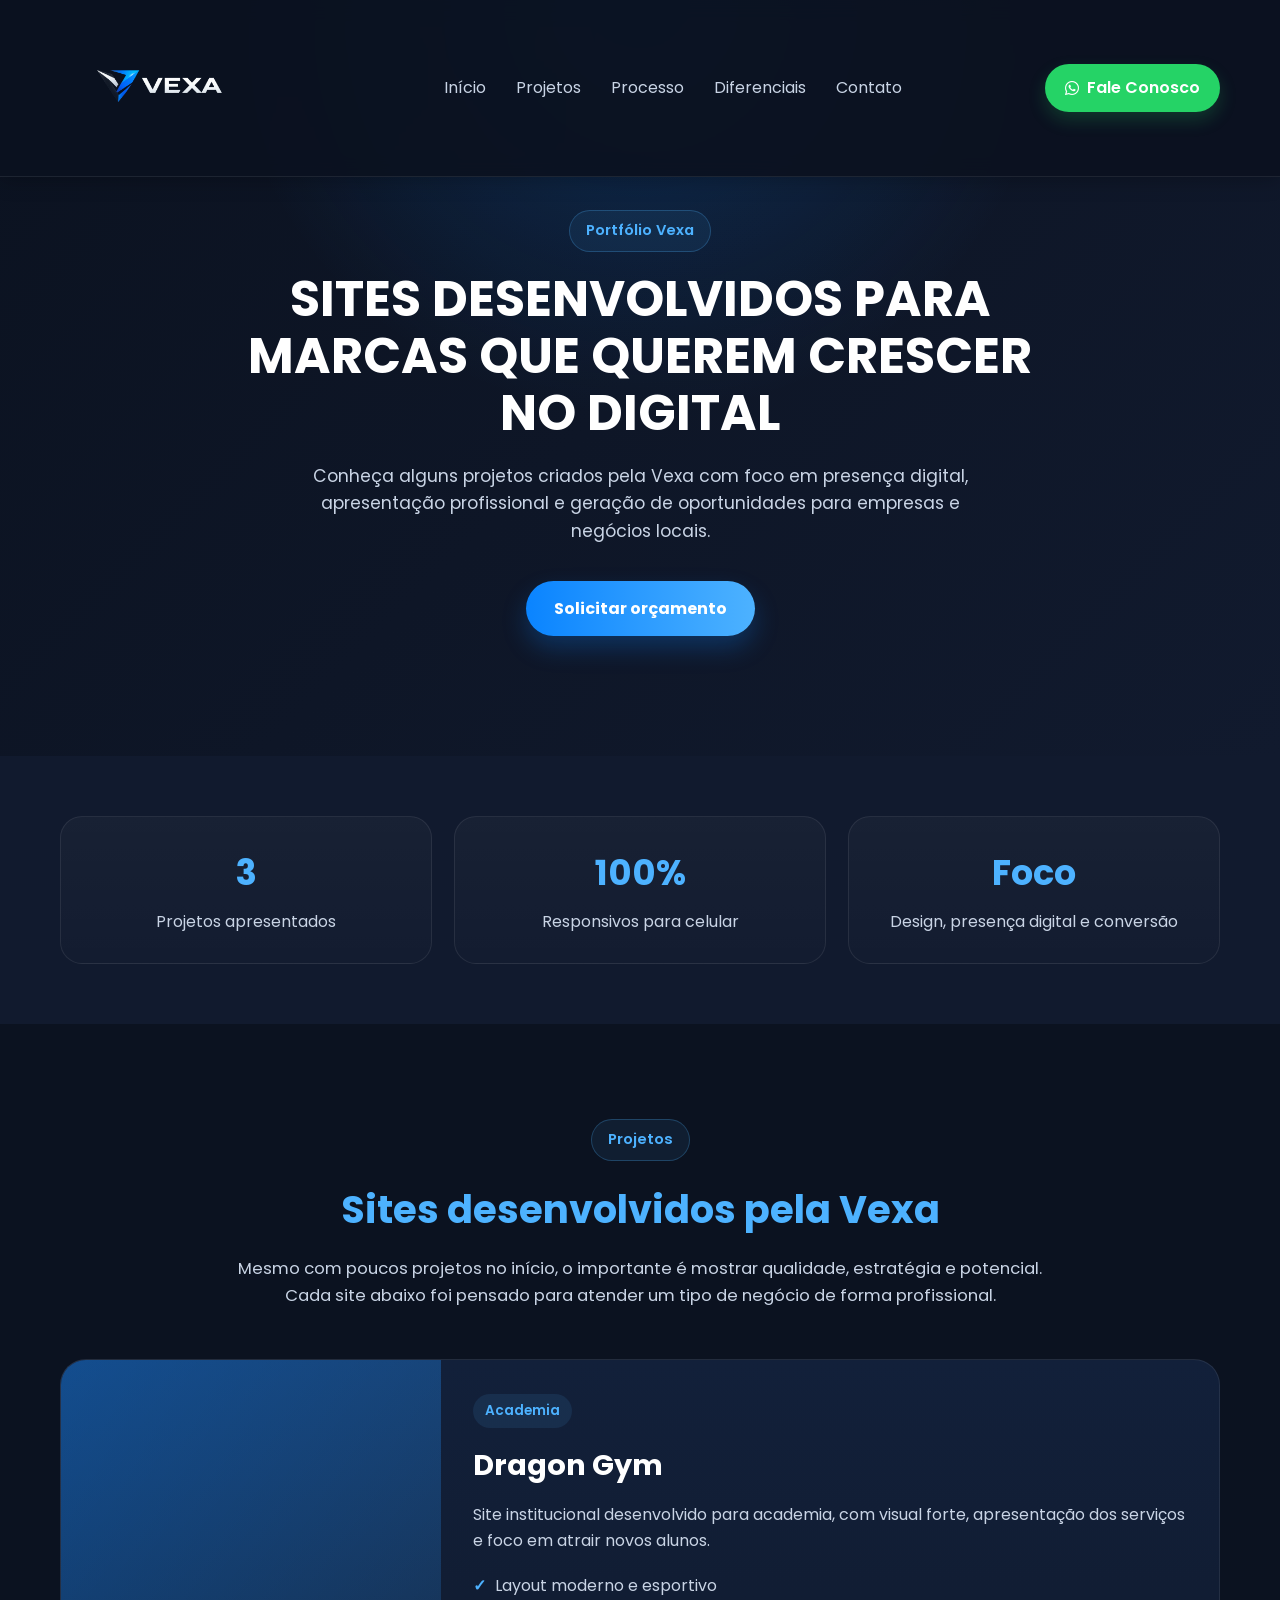
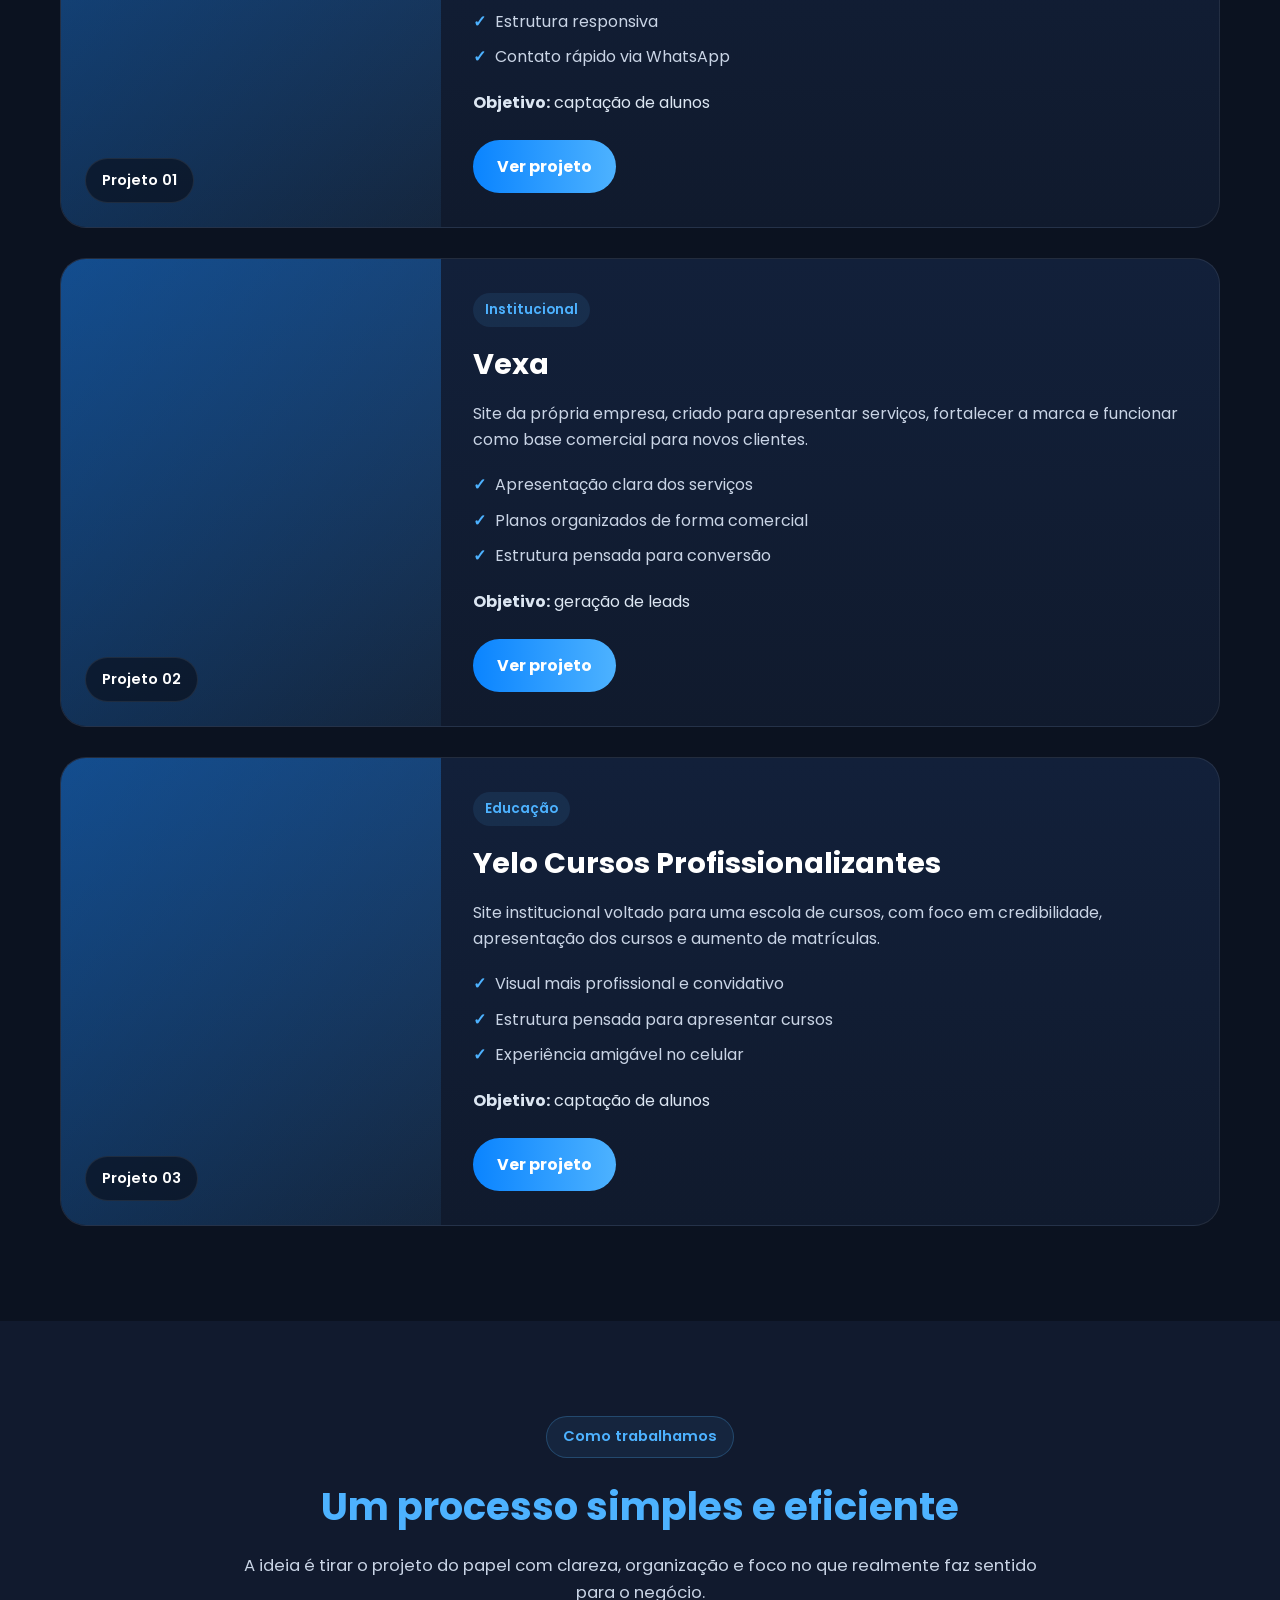
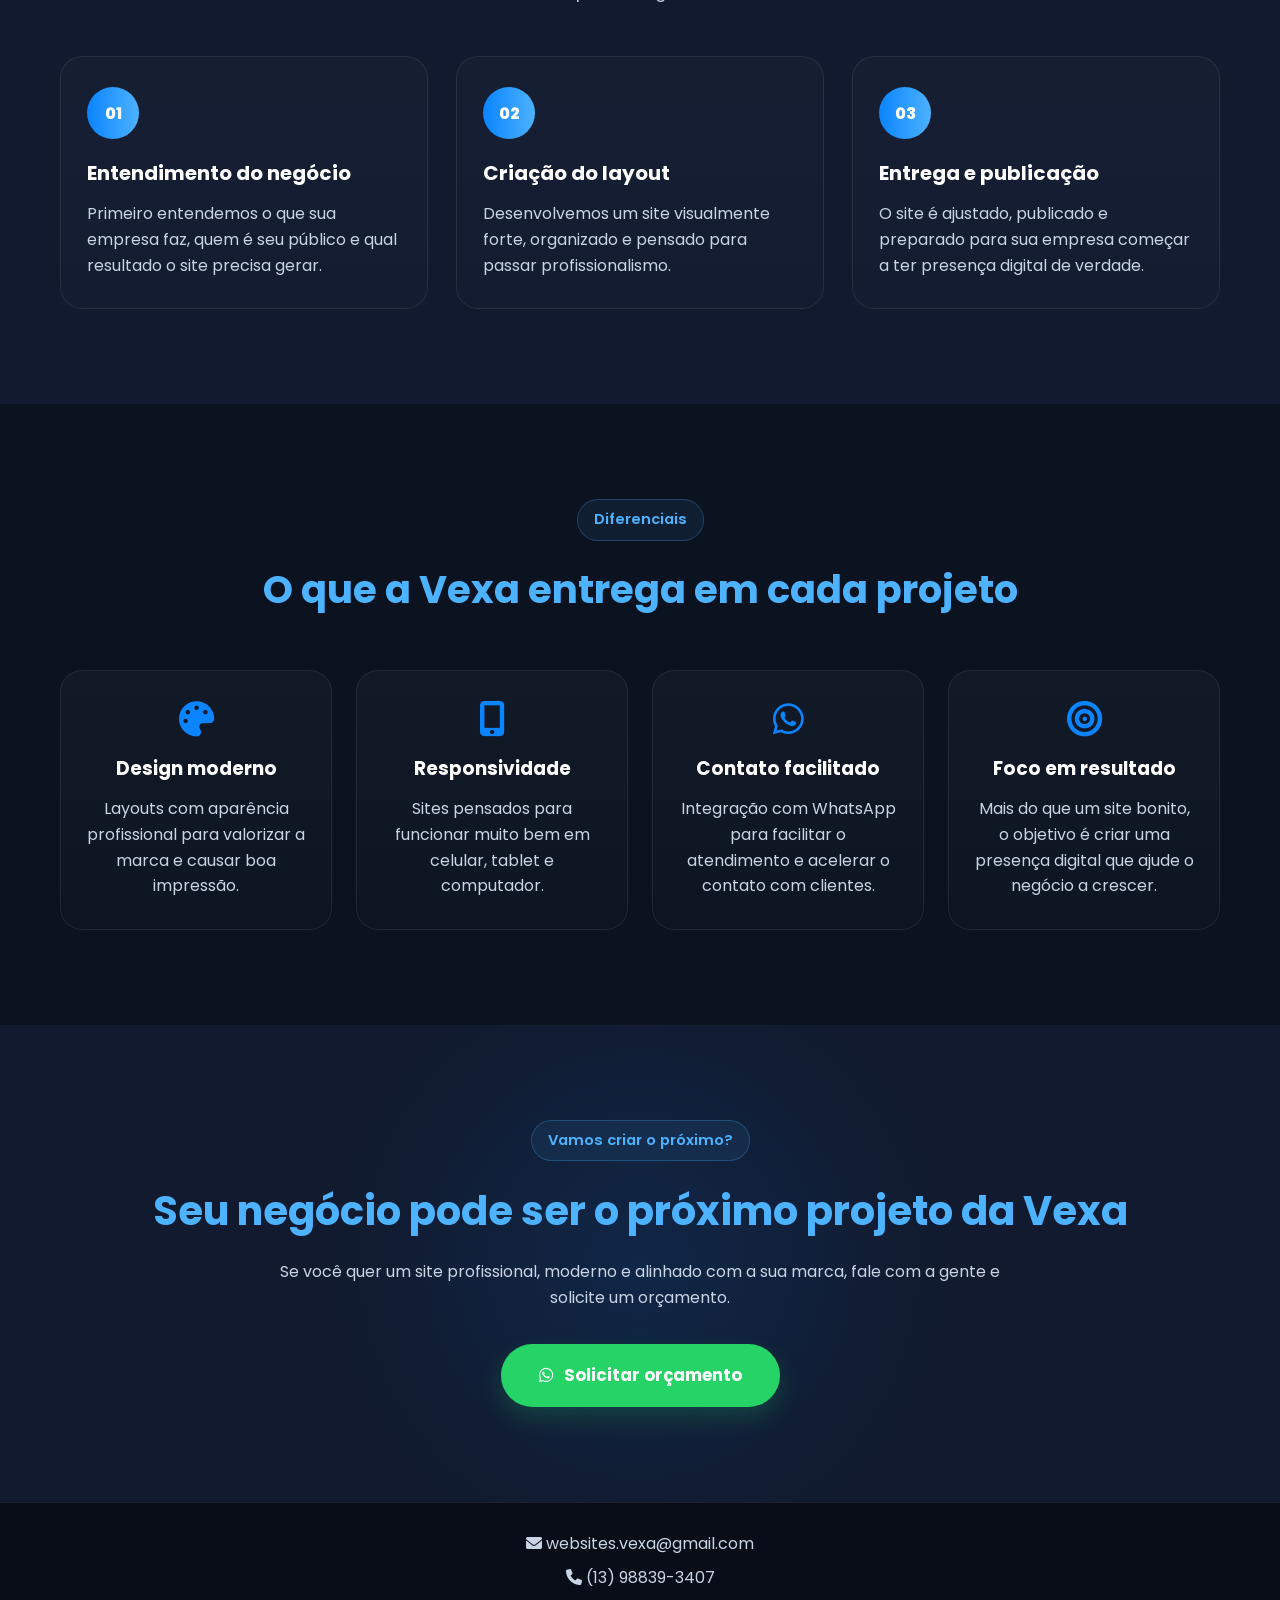
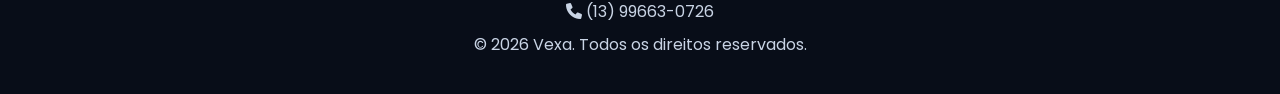
==== portfolio.html @ b2ea5c29 "atualização do site" ====
<!doctype html>
<html lang="pt-br">
  <head>
    <meta charset="UTF-8" />
    <meta name="viewport" content="width=device-width, initial-scale=1.0" />
    <title>Portfólio | Vexa</title>

    <link rel="icon" type="image/png" sizes="64x64" href="img/logo.png" />
    <link rel="stylesheet" href="css/portfolio.css" />

    <link rel="preconnect" href="https://fonts.googleapis.com" />
    <link rel="preconnect" href="https://fonts.gstatic.com" crossorigin />
    <link
      href="https://fonts.googleapis.com/css2?family=Poppins:wght@300;400;600;700;800&display=swap"
      rel="stylesheet"
    />
    <link
      rel="stylesheet"
      href="https://cdnjs.cloudflare.com/ajax/libs/font-awesome/6.0.0-beta3/css/all.min.css"
    />
  </head>
  <body>
    <!-- Header -->
    <header>
      <div class="container">
        <a href="index.html" class="logo">
          <img src="img/logo.png" alt="Logo Vexa" />
        </a>

        <nav>
          <ul>
            <li><a href="index.html">Início</a></li>
            <li><a href="#projetos">Projetos</a></li>
            <li><a href="#processo">Processo</a></li>
            <li><a href="#diferenciais">Diferenciais</a></li>
            <li><a href="#contato">Contato</a></li>
          </ul>
        </nav>

        <a
          href="https://wa.me/5513988393407?text=Olá,%20quero%20ver%20mais%20sobre%20os%20sites%20da%20Vexa!"
          class="btn-whatsapp"
          target="_blank"
        >
          <i class="fab fa-whatsapp"></i> Fale Conosco
        </a>
      </div>
    </header>

    <!-- Hero -->
    <section class="hero">
      <div class="container hero-content fade-in">
        <span class="hero-badge">Portfólio Vexa</span>
        <h1>SITES DESENVOLVIDOS PARA MARCAS QUE QUEREM CRESCER NO DIGITAL</h1>
        <p>
          Conheça alguns projetos criados pela Vexa com foco em presença
          digital, apresentação profissional e geração de oportunidades para
          empresas e negócios locais.
        </p>

        <div class="hero-buttons">
          <a
            href="https://wa.me/5513988393407?text=Olá,%20quero%20um%20site%20para%20o%20meu%20negócio!"
            class="btn-secondary"
            target="_blank"
          >
            Solicitar orçamento
          </a>
        </div>
      </div>
    </section>

    <!-- Resumo -->
    <section class="stats">
      <div class="container stats-grid">
        <div class="stat-card fade-in">
          <h3>3</h3>
          <p>Projetos apresentados</p>
        </div>
        <div class="stat-card fade-in">
          <h3>100%</h3>
          <p>Responsivos para celular</p>
        </div>
        <div class="stat-card fade-in">
          <h3>Foco</h3>
          <p>Design, presença digital e conversão</p>
        </div>
      </div>
    </section>

    <!-- Projetos -->
    <section id="projetos" class="projetos">
      <div class="container">
        <div class="section-top fade-in">
          <span class="section-label">Projetos</span>
          <h2>Sites desenvolvidos pela Vexa</h2>
          <p>
            Mesmo com poucos projetos no início, o importante é mostrar
            qualidade, estratégia e potencial. Cada site abaixo foi pensado para
            atender um tipo de negócio de forma profissional.
          </p>
        </div>

        <div class="projetos-grid">
          <!-- Projeto 1 -->
          <article class="projeto-card fade-in">
            <div class="projeto-thumb">
              <div class="thumb-overlay">Projeto 01</div>
            </div>

            <div class="projeto-content">
              <div class="projeto-tag">Academia</div>
              <h3>Dragon Gym</h3>
              <p>
                Site institucional desenvolvido para academia, com visual forte,
                apresentação dos serviços e foco em atrair novos alunos.
              </p>

              <ul class="projeto-lista">
                <li>Layout moderno e esportivo</li>
                <li>Estrutura responsiva</li>
                <li>Contato rápido via WhatsApp</li>
              </ul>

              <div class="projeto-meta">
                <span><strong>Objetivo:</strong> captação de alunos</span>
              </div>

              <a href="#" class="btn-projeto" target="_blank">Ver projeto</a>
            </div>
          </article>

          <!-- Projeto 2 -->
          <article class="projeto-card fade-in">
            <div class="projeto-thumb">
              <div class="thumb-overlay">Projeto 02</div>
            </div>

            <div class="projeto-content">
              <div class="projeto-tag">Institucional</div>
              <h3>Vexa</h3>
              <p>
                Site da própria empresa, criado para apresentar serviços,
                fortalecer a marca e funcionar como base comercial para novos
                clientes.
              </p>

              <ul class="projeto-lista">
                <li>Apresentação clara dos serviços</li>
                <li>Planos organizados de forma comercial</li>
                <li>Estrutura pensada para conversão</li>
              </ul>

              <div class="projeto-meta">
                <span><strong>Objetivo:</strong> geração de leads</span>
              </div>

              <a href="index.html" class="btn-projeto">Ver projeto</a>
            </div>
          </article>

          <!-- Projeto 3 -->
          <article class="projeto-card fade-in">
            <div class="projeto-thumb">
              <div class="thumb-overlay">Projeto 03</div>
            </div>

            <div class="projeto-content">
              <div class="projeto-tag">Educação</div>
              <h3>Yelo Cursos Profissionalizantes</h3>
              <p>
                Site institucional voltado para uma escola de cursos, com foco
                em credibilidade, apresentação dos cursos e aumento de matrículas.
              </p>

              <ul class="projeto-lista">
                <li>Visual mais profissional e convidativo</li>
                <li>Estrutura pensada para apresentar cursos</li>
                <li>Experiência amigável no celular</li>
              </ul>

              <div class="projeto-meta">
                <span><strong>Objetivo:</strong> captação de alunos</span>
              </div>

              <a href="#" class="btn-projeto" target="_blank">Ver projeto</a>
            </div>
          </article>
        </div>
      </div>
    </section>

    <!-- Processo -->
    <section id="processo" class="processo">
      <div class="container">
        <div class="section-top fade-in">
          <span class="section-label">Como trabalhamos</span>
          <h2>Um processo simples e eficiente</h2>
          <p>
            A ideia é tirar o projeto do papel com clareza, organização e foco
            no que realmente faz sentido para o negócio.
          </p>
        </div>

        <div class="processo-grid">
          <div class="processo-card fade-in">
            <div class="numero">01</div>
            <h3>Entendimento do negócio</h3>
            <p>
              Primeiro entendemos o que sua empresa faz, quem é seu público e
              qual resultado o site precisa gerar.
            </p>
          </div>

          <div class="processo-card fade-in">
            <div class="numero">02</div>
            <h3>Criação do layout</h3>
            <p>
              Desenvolvemos um site visualmente forte, organizado e pensado para
              passar profissionalismo.
            </p>
          </div>

          <div class="processo-card fade-in">
            <div class="numero">03</div>
            <h3>Entrega e publicação</h3>
            <p>
              O site é ajustado, publicado e preparado para sua empresa começar
              a ter presença digital de verdade.
            </p>
          </div>
        </div>
      </div>
    </section>

    <!-- Diferenciais -->
    <section id="diferenciais" class="diferenciais">
      <div class="container">
        <div class="section-top fade-in">
          <span class="section-label">Diferenciais</span>
          <h2>O que a Vexa entrega em cada projeto</h2>
        </div>

        <div class="diferenciais-grid">
          <div class="diferencial-card fade-in">
            <i class="fas fa-palette"></i>
            <h3>Design moderno</h3>
            <p>
              Layouts com aparência profissional para valorizar a marca e causar
              boa impressão.
            </p>
          </div>

          <div class="diferencial-card fade-in">
            <i class="fas fa-mobile-screen-button"></i>
            <h3>Responsividade</h3>
            <p>
              Sites pensados para funcionar muito bem em celular, tablet e
              computador.
            </p>
          </div>

          <div class="diferencial-card fade-in">
            <i class="fab fa-whatsapp"></i>
            <h3>Contato facilitado</h3>
            <p>
              Integração com WhatsApp para facilitar o atendimento e acelerar o
              contato com clientes.
            </p>
          </div>

          <div class="diferencial-card fade-in">
            <i class="fas fa-bullseye"></i>
            <h3>Foco em resultado</h3>
            <p>
              Mais do que um site bonito, o objetivo é criar uma presença
              digital que ajude o negócio a crescer.
            </p>
          </div>
        </div>
      </div>
    </section>

    <!-- CTA -->
    <section id="contato" class="cta">
      <div class="container fade-in">
        <span class="section-label">Vamos criar o próximo?</span>
        <h2>Seu negócio pode ser o próximo projeto da Vexa</h2>
        <p>
          Se você quer um site profissional, moderno e alinhado com a sua marca,
          fale com a gente e solicite um orçamento.
        </p>

        <a
          href="https://wa.me/5513988393407?text=Olá,%20quero%20um%20site%20profissional%20com%20a%20Vexa!"
          class="btn-cta-large"
          target="_blank"
        >
          <i class="fab fa-whatsapp"></i> Solicitar orçamento
        </a>
      </div>
    </section>

    <!-- Footer -->
    <footer>
      <div class="container">
        <p><i class="fas fa-envelope"></i> websites.vexa@gmail.com</p>
        <p><i class="fas fa-phone"></i> (13) 98839-3407</p>
        <p><i class="fas fa-phone"></i> (13) 99663-0726</p>
        <p>&copy; 2026 Vexa. Todos os direitos reservados.</p>
      </div>
    </footer>

    <script src="js/portfolio.js"></script>
  </body>
</html>
---- css/portfolio.css ----
* {
  margin: 0;
  padding: 0;
  box-sizing: border-box;
}

:root {
  --primary: #0a84ff;
  --primary-dark: #005fcc;
  --primary-light: #4db2ff;
  --bg-dark: #0b1220;
  --bg-dark-2: #111a2e;
  --bg-card: #16233b;
  --text: #ffffff;
  --text-soft: #c9d4e5;
  --silver: #dce6f2;
  --border: rgba(255, 255, 255, 0.08);
  --shadow: rgba(10, 132, 255, 0.18);
  --whatsapp: #25d366;
  --whatsapp-hover: #128c7e;
}

html {
  scroll-behavior: smooth;
}

body {
  font-family: "Poppins", sans-serif;
  line-height: 1.6;
  color: var(--text);
  background: linear-gradient(180deg, var(--bg-dark) 0%, #0f172a 100%);
  overflow-x: hidden;
}

.container {
  max-width: 1200px;
  margin: 0 auto;
  padding: 0 20px;
}

/* Header */
header {
  background: rgba(11, 18, 32, 0.92);
  backdrop-filter: blur(10px);
  padding: 18px 0;
  position: fixed;
  width: 100%;
  top: 0;
  z-index: 1000;
  border-bottom: 1px solid var(--border);
  box-shadow: 0 2px 20px rgba(0, 0, 0, 0.25);
  transition: transform 0.3s ease;
}

header .container {
  display: flex;
  justify-content: space-between;
  align-items: center;
  gap: 20px;
}

.logo {
  display: flex;
  align-items: center;
  text-decoration: none;
}

.logo img {
  height: 140px;
}

nav ul {
  display: flex;
  list-style: none;
}

nav ul li {
  margin-left: 30px;
}

nav ul li a {
  color: var(--text-soft);
  text-decoration: none;
  font-weight: 400;
  transition: 0.3s;
}

nav ul li a:hover {
  color: var(--primary-light);
}

.btn-whatsapp {
  background-color: var(--whatsapp);
  color: #fff;
  padding: 11px 20px;
  border-radius: 999px;
  text-decoration: none;
  font-weight: 600;
  display: flex;
  align-items: center;
  transition: 0.3s;
  box-shadow: 0 8px 18px rgba(37, 211, 102, 0.2);
}

.btn-whatsapp:hover {
  background-color: var(--whatsapp-hover);
  transform: translateY(-2px);
}

.btn-whatsapp i {
  margin-right: 8px;
}

/* Hero */
.hero {
  background:
    radial-gradient(circle at top, rgba(10, 132, 255, 0.22) 0%, rgba(10, 132, 255, 0) 42%),
    linear-gradient(135deg, var(--bg-dark) 0%, var(--bg-dark-2) 100%);
  padding: 210px 0 120px;
  text-align: center;
}

.hero-content {
  max-width: 900px;
  margin: 0 auto;
}

.hero-badge,
.section-label {
  display: inline-block;
  padding: 8px 16px;
  border: 1px solid rgba(77, 178, 255, 0.25);
  border-radius: 999px;
  background: rgba(77, 178, 255, 0.08);
  color: var(--primary-light);
  font-size: 0.92rem;
  font-weight: 600;
  margin-bottom: 18px;
}

.hero h1 {
  font-size: 3.1rem;
  line-height: 1.15;
  margin-bottom: 22px;
}

.hero p {
  color: var(--text-soft);
  font-size: 1.08rem;
  max-width: 720px;
  margin: 0 auto 35px;
}

.hero-buttons {
  display: flex;
  justify-content: center;
  gap: 16px;
  flex-wrap: wrap;
}

.btn-primary,
.btn-secondary,
.btn-projeto,
.btn-cta-large {
  text-decoration: none;
  border-radius: 999px;
  font-weight: 700;
  transition: 0.3s ease;
  display: inline-flex;
  align-items: center;
  justify-content: center;
}

.btn-secondary {
  background: linear-gradient(90deg, var(--primary) 0%, var(--primary-light) 100%);
  color: #fff;
  padding: 15px 28px;
  box-shadow: 0 12px 25px rgba(10, 132, 255, 0.25);
  transition: 0.3s;
}

.btn-secondary:hover {
  transform: translateY(-3px);
  box-shadow: 0 15px 35px rgba(47, 128, 237, 0.6);
}

/* Sections */
section {
  padding: 95px 0;
}

.section-top {
  text-align: center;
  max-width: 820px;
  margin: 0 auto 50px;
}

.section-top h2 {
  font-size: 2.4rem;
  color: var(--primary-light);
  margin-bottom: 16px;
}

.section-top p {
  color: var(--text-soft);
  font-size: 1.04rem;
}

/* Stats */
.stats {
  background: var(--bg-dark-2);
  padding-top: 60px;
  padding-bottom: 60px;
}

.stats-grid {
  display: grid;
  grid-template-columns: repeat(3, 1fr);
  gap: 22px;
}

.stat-card {
  background: linear-gradient(180deg, rgba(255,255,255,0.03) 0%, rgba(255,255,255,0.01) 100%);
  border: 1px solid var(--border);
  border-radius: 22px;
  padding: 28px 24px;
  text-align: center;
}

.stat-card h3 {
  font-size: 2.2rem;
  color: var(--primary-light);
  margin-bottom: 8px;
}

.stat-card p {
  color: var(--text-soft);
}

/* Projetos */
.projetos {
  background: var(--bg-dark);
}

.projetos-grid {
  display: grid;
  grid-template-columns: 1fr;
  gap: 30px;
}

.projeto-card {
  display: grid;
  grid-template-columns: 380px 1fr;
  gap: 0;
  background: linear-gradient(180deg, #12203a 0%, #101a2d 100%);
  border: 1px solid var(--border);
  border-radius: 26px;
  overflow: hidden;
  transition: 0.3s ease;
}

.projeto-card:hover {
  transform: translateY(-8px);
  box-shadow: 0 18px 40px var(--shadow);
  border-color: rgba(10, 132, 255, 0.35);
}

.projeto-thumb {
  min-height: 100%;
  background:
    linear-gradient(135deg, rgba(10, 132, 255, 0.35), rgba(77, 178, 255, 0.08)),
    linear-gradient(180deg, #183053 0%, #101a2d 100%);
  display: flex;
  align-items: end;
  justify-content: start;
  padding: 24px;
  position: relative;
}

.thumb-overlay {
  background: rgba(11, 18, 32, 0.7);
  color: #fff;
  padding: 10px 16px;
  border-radius: 999px;
  font-weight: 600;
  font-size: 0.92rem;
  border: 1px solid rgba(255,255,255,0.08);
}

.projeto-content {
  padding: 34px 32px;
}

.projeto-tag {
  display: inline-block;
  margin-bottom: 14px;
  padding: 6px 12px;
  border-radius: 999px;
  background: rgba(77, 178, 255, 0.1);
  color: var(--primary-light);
  font-size: 0.85rem;
  font-weight: 600;
}

.projeto-content h3 {
  font-size: 1.8rem;
  margin-bottom: 14px;
}

.projeto-content p {
  color: var(--text-soft);
  margin-bottom: 20px;
}

.projeto-lista {
  list-style: none;
  margin-bottom: 20px;
}

.projeto-lista li {
  color: var(--text-soft);
  margin-bottom: 10px;
  padding-left: 22px;
  position: relative;
}

.projeto-lista li::before {
  content: "✓";
  position: absolute;
  left: 0;
  top: 0;
  color: var(--primary-light);
  font-weight: 700;
}

.projeto-meta {
  margin-bottom: 24px;
  color: var(--silver);
}

.btn-projeto {
  background: linear-gradient(90deg, var(--primary) 0%, var(--primary-light) 100%);
  color: #fff;
  padding: 14px 24px;
}

.btn-projeto:hover {
  transform: translateY(-3px);
}

/* Processo */
.processo {
  background: var(--bg-dark-2);
}

.processo-grid {
  display: grid;
  grid-template-columns: repeat(3, 1fr);
  gap: 28px;
}

.processo-card {
  background: linear-gradient(180deg, rgba(255,255,255,0.025) 0%, rgba(255,255,255,0.01) 100%);
  border: 1px solid var(--border);
  border-radius: 22px;
  padding: 30px 26px;
}

.numero {
  width: 52px;
  height: 52px;
  border-radius: 50%;
  display: inline-flex;
  align-items: center;
  justify-content: center;
  background: linear-gradient(90deg, var(--primary) 0%, var(--primary-light) 100%);
  color: #fff;
  font-weight: 800;
  margin-bottom: 18px;
}

.processo-card h3 {
  font-size: 1.25rem;
  margin-bottom: 12px;
}

.processo-card p {
  color: var(--text-soft);
}

/* Diferenciais */
.diferenciais {
  background: var(--bg-dark);
}

.diferenciais-grid {
  display: grid;
  grid-template-columns: repeat(4, 1fr);
  gap: 24px;
}

.diferencial-card {
  background: linear-gradient(180deg, rgba(255,255,255,0.03) 0%, rgba(255,255,255,0.01) 100%);
  border: 1px solid var(--border);
  border-radius: 22px;
  padding: 30px 24px;
  text-align: center;
  transition: 0.3s ease;
}

.diferencial-card:hover {
  transform: translateY(-8px);
  box-shadow: 0 14px 30px var(--shadow);
  border-color: rgba(10, 132, 255, 0.35);
}

.diferencial-card i {
  font-size: 2.2rem;
  color: var(--primary);
  margin-bottom: 18px;
}

.diferencial-card h3 {
  margin-bottom: 12px;
}

.diferencial-card p {
  color: var(--text-soft);
}

/* CTA */
.cta {
  background:
    radial-gradient(circle at center, rgba(10, 132, 255, 0.12) 0%, rgba(10, 132, 255, 0) 45%),
    var(--bg-dark-2);
  text-align: center;
}

.cta h2 {
  font-size: 2.5rem;
  color: var(--primary-light);
  margin-bottom: 16px;
}

.cta p {
  color: var(--text-soft);
  max-width: 720px;
  margin: 0 auto 34px;
}

.btn-cta-large {
  background-color: var(--whatsapp);
  color: #fff;
  padding: 18px 38px;
  font-size: 1.05rem;
  box-shadow: 0 10px 24px rgba(37, 211, 102, 0.2);
}

.btn-cta-large:hover {
  background-color: var(--whatsapp-hover);
  transform: translateY(-2px);
}

.btn-cta-large i {
  margin-right: 10px;
}

/* Footer */
footer {
  background-color: #080d18;
  padding: 28px 0;
  text-align: center;
  border-top: 1px solid var(--border);
}

footer p {
  color: var(--text-soft);
  margin-bottom: 8px;
}

/* Animations */
.fade-in {
  opacity: 0;
  transform: translateY(30px);
  transition: opacity 0.6s, transform 0.6s;
}

.fade-in.visible {
  opacity: 1;
  transform: translateY(0);
}

/* Responsive */
@media (max-width: 992px) {
  .projeto-card {
    grid-template-columns: 1fr;
  }

  .projeto-thumb {
    min-height: 220px;
  }

  .processo-grid,
  .diferenciais-grid,
  .stats-grid {
    grid-template-columns: 1fr;
  }

  .hero h1 {
    font-size: 2.4rem;
  }
}

@media (max-width: 768px) {
  header .container {
    flex-direction: column;
    text-align: center;
  }

  nav ul {
    display: none;
  }

  .logo img {
    height: 70px;
  }

  .btn-whatsapp {
    font-size: 0.95rem;
    padding: 10px 18px;
  }

  .hero {
    padding: 180px 0 90px;
  }

  .hero h1 {
    font-size: 2rem;
  }

  .hero p,
  .section-top p,
  .cta p {
    font-size: 1rem;
  }

  .section-top h2,
  .cta h2 {
    font-size: 2rem;
  }

  .projeto-content {
    padding: 28px 22px;
  }
}
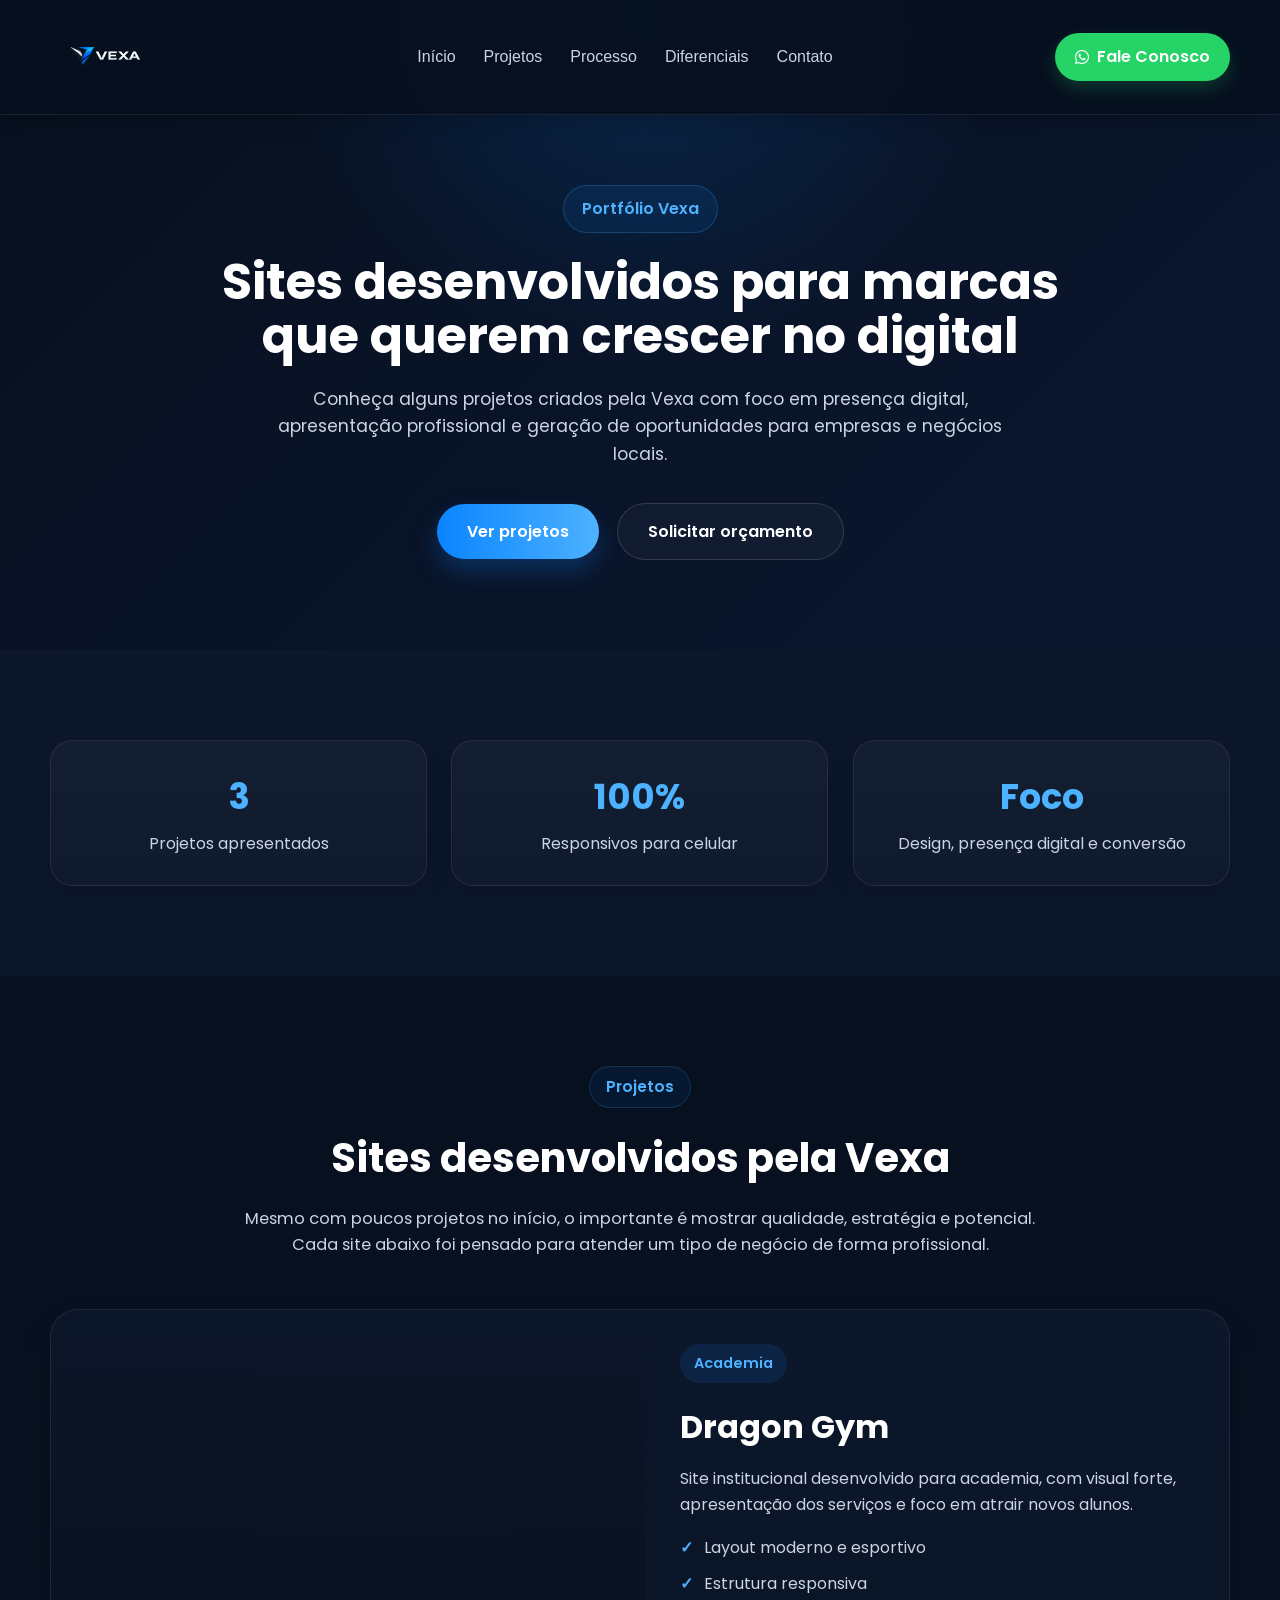
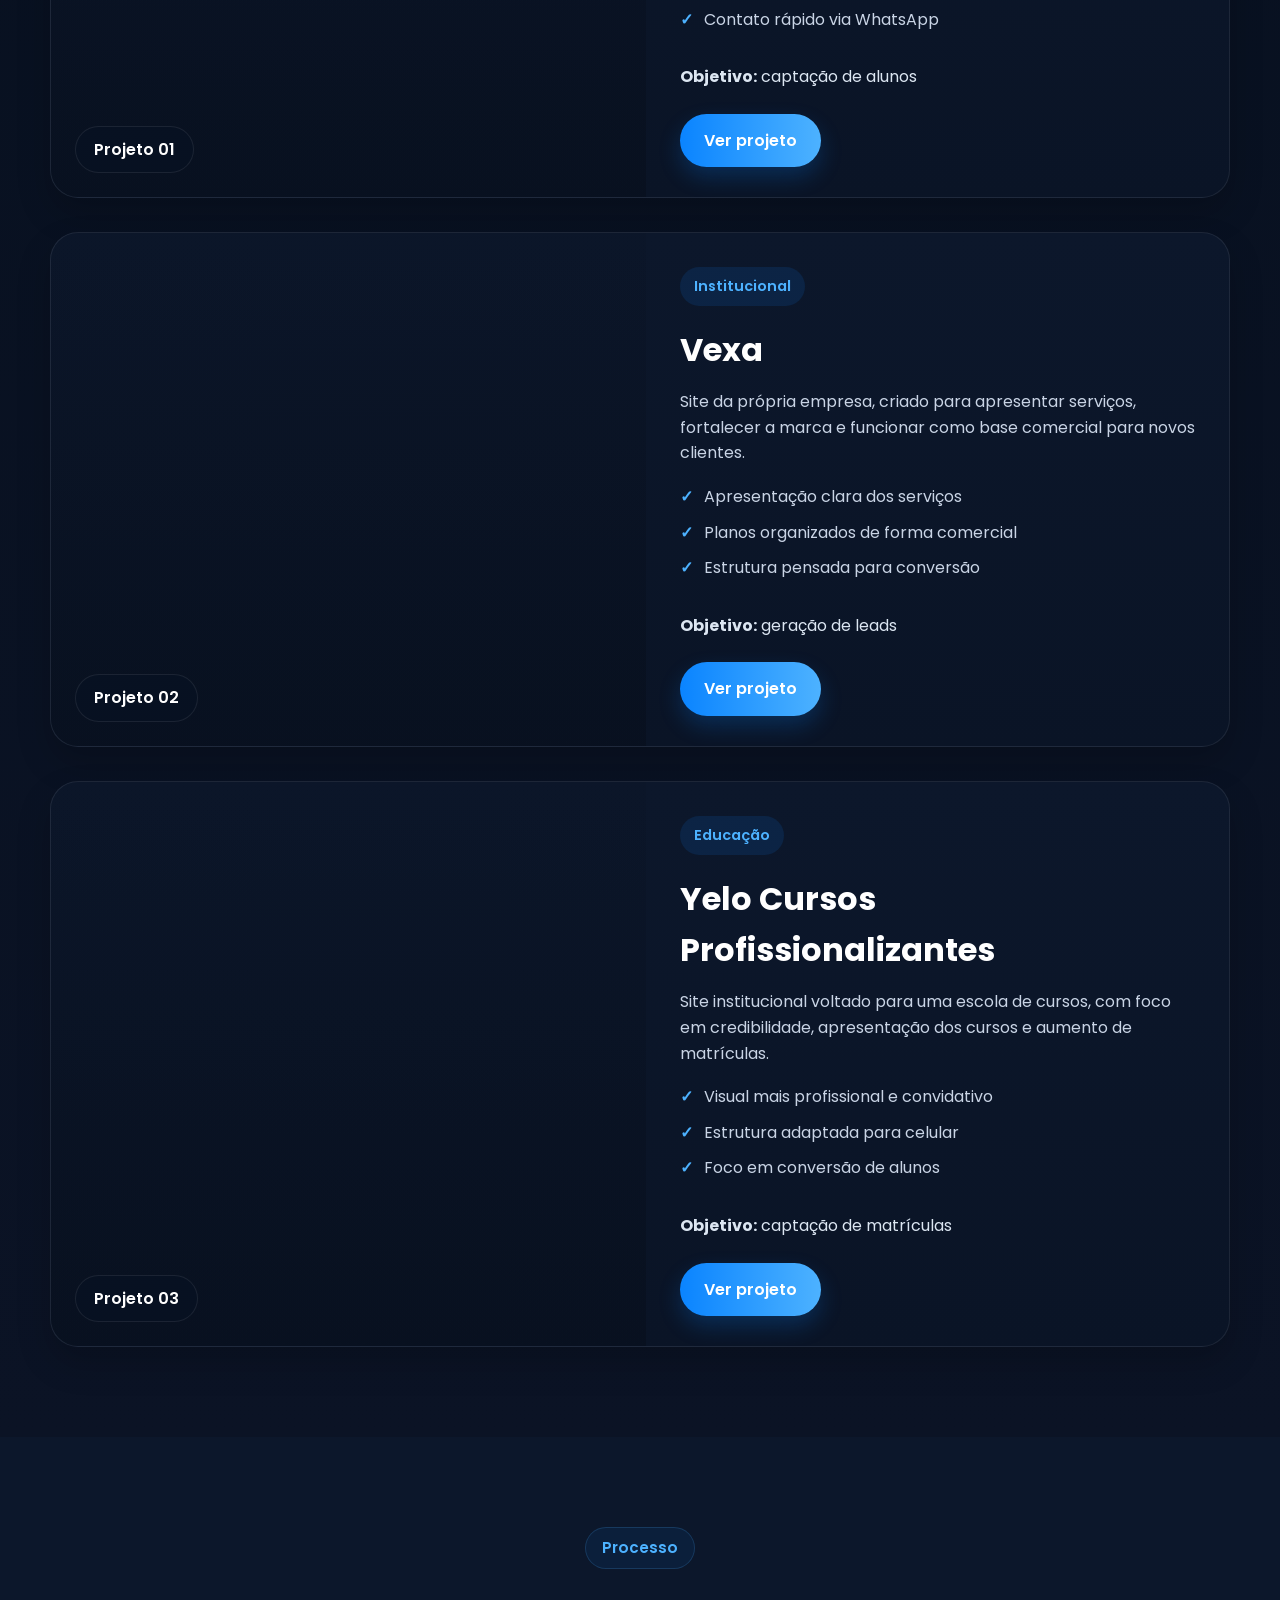
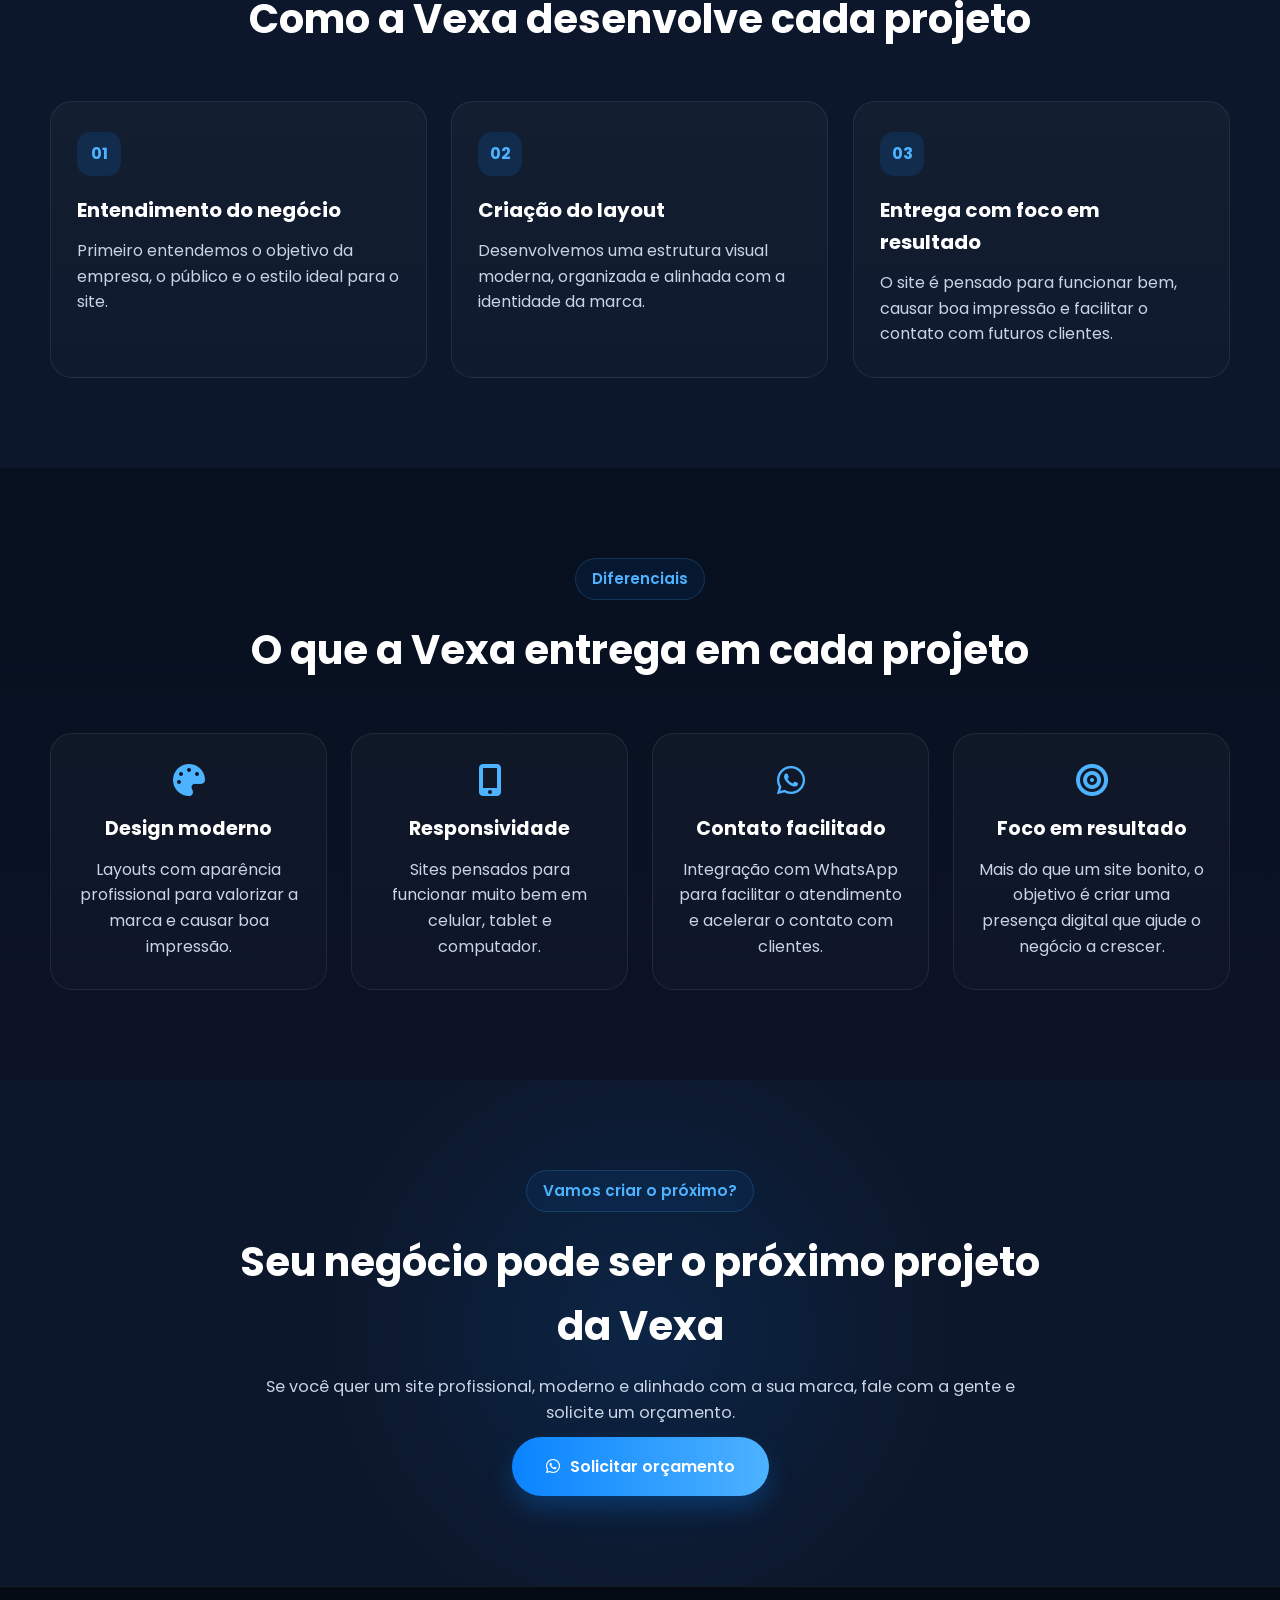
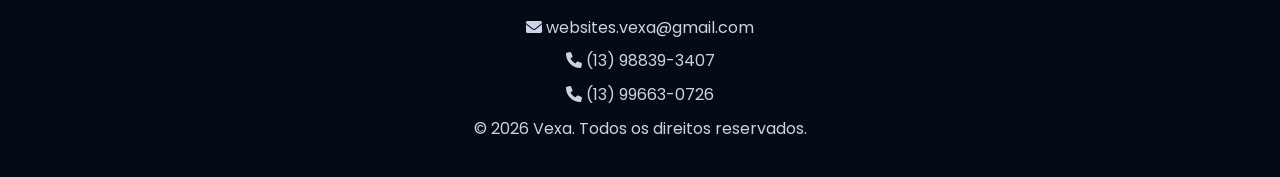
==== commit 86d8c98a: "atualizando o site" ====
--- a/portfolio.html
+++ b/portfolio.html
@@ -27,7 +27,13 @@
           <img src="img/logo.png" alt="Logo Vexa" />
         </a>
 
-        <nav>
+        <div class="menu-toggle" id="menu-toggle" aria-label="Abrir menu">
+          <span></span>
+          <span></span>
+          <span></span>
+        </div>
+
+        <nav id="menu">
           <ul>
             <li><a href="index.html">Início</a></li>
             <li><a href="#projetos">Projetos</a></li>
@@ -51,7 +57,7 @@
     <section class="hero">
       <div class="container hero-content fade-in">
         <span class="hero-badge">Portfólio Vexa</span>
-        <h1>SITES DESENVOLVIDOS PARA MARCAS QUE QUEREM CRESCER NO DIGITAL</h1>
+        <h1>Sites desenvolvidos para marcas que querem crescer no digital</h1>
         <p>
           Conheça alguns projetos criados pela Vexa com foco em presença
           digital, apresentação profissional e geração de oportunidades para
@@ -59,6 +65,7 @@
         </p>
 
         <div class="hero-buttons">
+          <a href="#projetos" class="btn-primary">Ver projetos</a>
           <a
             href="https://wa.me/5513988393407?text=Olá,%20quero%20um%20site%20para%20o%20meu%20negócio!"
             class="btn-secondary"
@@ -104,7 +111,7 @@
         <div class="projetos-grid">
           <!-- Projeto 1 -->
           <article class="projeto-card fade-in">
-            <div class="projeto-thumb">
+            <div class="projeto-thumb thumb-academia">
               <div class="thumb-overlay">Projeto 01</div>
             </div>
 
@@ -132,7 +139,7 @@
 
           <!-- Projeto 2 -->
           <article class="projeto-card fade-in">
-            <div class="projeto-thumb">
+            <div class="projeto-thumb thumb-vexa">
               <div class="thumb-overlay">Projeto 02</div>
             </div>
 
@@ -161,7 +168,7 @@
 
           <!-- Projeto 3 -->
           <article class="projeto-card fade-in">
-            <div class="projeto-thumb">
+            <div class="projeto-thumb thumb-yelo">
               <div class="thumb-overlay">Projeto 03</div>
             </div>
 
@@ -170,17 +177,18 @@
               <h3>Yelo Cursos Profissionalizantes</h3>
               <p>
                 Site institucional voltado para uma escola de cursos, com foco
-                em credibilidade, apresentação dos cursos e aumento de matrículas.
+                em credibilidade, apresentação dos cursos e aumento de
+                matrículas.
               </p>
 
               <ul class="projeto-lista">
                 <li>Visual mais profissional e convidativo</li>
-                <li>Estrutura pensada para apresentar cursos</li>
-                <li>Experiência amigável no celular</li>
+                <li>Estrutura adaptada para celular</li>
+                <li>Foco em conversão de alunos</li>
               </ul>
 
               <div class="projeto-meta">
-                <span><strong>Objetivo:</strong> captação de alunos</span>
+                <span><strong>Objetivo:</strong> captação de matrículas</span>
               </div>
 
               <a href="#" class="btn-projeto" target="_blank">Ver projeto</a>
@@ -194,39 +202,35 @@
     <section id="processo" class="processo">
       <div class="container">
         <div class="section-top fade-in">
-          <span class="section-label">Como trabalhamos</span>
-          <h2>Um processo simples e eficiente</h2>
-          <p>
-            A ideia é tirar o projeto do papel com clareza, organização e foco
-            no que realmente faz sentido para o negócio.
-          </p>
+          <span class="section-label">Processo</span>
+          <h2>Como a Vexa desenvolve cada projeto</h2>
         </div>
 
         <div class="processo-grid">
           <div class="processo-card fade-in">
-            <div class="numero">01</div>
+            <span>01</span>
             <h3>Entendimento do negócio</h3>
             <p>
-              Primeiro entendemos o que sua empresa faz, quem é seu público e
-              qual resultado o site precisa gerar.
+              Primeiro entendemos o objetivo da empresa, o público e o estilo
+              ideal para o site.
             </p>
           </div>
 
           <div class="processo-card fade-in">
-            <div class="numero">02</div>
+            <span>02</span>
             <h3>Criação do layout</h3>
             <p>
-              Desenvolvemos um site visualmente forte, organizado e pensado para
-              passar profissionalismo.
+              Desenvolvemos uma estrutura visual moderna, organizada e alinhada
+              com a identidade da marca.
             </p>
           </div>
 
           <div class="processo-card fade-in">
-            <div class="numero">03</div>
-            <h3>Entrega e publicação</h3>
-            <p>
-              O site é ajustado, publicado e preparado para sua empresa começar
-              a ter presença digital de verdade.
+            <span>03</span>
+            <h3>Entrega com foco em resultado</h3>
+            <p>
+              O site é pensado para funcionar bem, causar boa impressão e
+              facilitar o contato com futuros clientes.
             </p>
           </div>
         </div>
--- a/css/portfolio.css
+++ b/css/portfolio.css
@@ -1,555 +1,727 @@
+/* Reset */
 * {
-  margin: 0;
-  padding: 0;
-  box-sizing: border-box;
+    margin: 0;
+    padding: 0;
+    box-sizing: border-box;
 }
 
 :root {
-  --primary: #0a84ff;
-  --primary-dark: #005fcc;
-  --primary-light: #4db2ff;
-  --bg-dark: #0b1220;
-  --bg-dark-2: #111a2e;
-  --bg-card: #16233b;
-  --text: #ffffff;
-  --text-soft: #c9d4e5;
-  --silver: #dce6f2;
-  --border: rgba(255, 255, 255, 0.08);
-  --shadow: rgba(10, 132, 255, 0.18);
-  --whatsapp: #25d366;
-  --whatsapp-hover: #128c7e;
+    --primary: #0a84ff;
+    --primary-dark: #005fcc;
+    --primary-light: #4db2ff;
+    --bg-dark: #07101f;
+    --bg-dark-2: #0c172b;
+    --bg-card: #101e35;
+    --text: #ffffff;
+    --text-soft: #c9d4e5;
+    --silver: #dce6f2;
+    --border: rgba(255, 255, 255, 0.08);
+    --shadow: rgba(10, 132, 255, 0.18);
+    --whatsapp: #25d366;
+    --whatsapp-hover: #128c7e;
 }
 
 html {
-  scroll-behavior: smooth;
+    scroll-behavior: smooth;
 }
 
 body {
-  font-family: "Poppins", sans-serif;
-  line-height: 1.6;
-  color: var(--text);
-  background: linear-gradient(180deg, var(--bg-dark) 0%, #0f172a 100%);
-  overflow-x: hidden;
+    font-family: 'Poppins', sans-serif;
+    line-height: 1.6;
+    color: var(--text);
+    background:
+        radial-gradient(circle at top, rgba(10, 132, 255, 0.12) 0%, rgba(10, 132, 255, 0) 35%),
+        linear-gradient(180deg, #050c18 0%, #0b1220 100%);
+    overflow-x: hidden;
 }
 
 .container {
-  max-width: 1200px;
-  margin: 0 auto;
-  padding: 0 20px;
+    max-width: 1220px;
+    margin: 0 auto;
+    padding: 0 20px;
 }
 
 /* Header */
 header {
-  background: rgba(11, 18, 32, 0.92);
-  backdrop-filter: blur(10px);
-  padding: 18px 0;
-  position: fixed;
-  width: 100%;
-  top: 0;
-  z-index: 1000;
-  border-bottom: 1px solid var(--border);
-  box-shadow: 0 2px 20px rgba(0, 0, 0, 0.25);
-  transition: transform 0.3s ease;
+    background: rgba(7, 16, 31, 0.92);
+    backdrop-filter: blur(10px);
+    padding: 18px 0;
+    position: fixed;
+    width: 100%;
+    top: 0;
+    z-index: 1000;
+    border-bottom: 1px solid var(--border);
+    box-shadow: 0 2px 20px rgba(0, 0, 0, 0.25);
+    transition: transform 0.3s ease;
 }
 
 header .container {
-  display: flex;
-  justify-content: space-between;
-  align-items: center;
-  gap: 20px;
+    display: flex;
+    justify-content: space-between;
+    align-items: center;
+    gap: 20px;
 }
 
 .logo {
-  display: flex;
-  align-items: center;
-  text-decoration: none;
+    display: flex;
+    align-items: center;
+    text-decoration: none;
+    flex-shrink: 0;
 }
 
 .logo img {
-  height: 140px;
+    height: 78px;
+}
+
+nav {
+    display: flex;
+    align-items: center;
 }
 
 nav ul {
-  display: flex;
-  list-style: none;
+    display: flex;
+    list-style: none;
 }
 
 nav ul li {
-  margin-left: 30px;
+    margin-left: 28px;
 }
 
 nav ul li a {
-  color: var(--text-soft);
-  text-decoration: none;
-  font-weight: 400;
-  transition: 0.3s;
+    color: var(--text-soft);
+    text-decoration: none;
+    font-weight: 500;
+    transition: 0.3s;
 }
 
 nav ul li a:hover {
-  color: var(--primary-light);
+    color: var(--primary-light);
 }
 
 .btn-whatsapp {
-  background-color: var(--whatsapp);
-  color: #fff;
-  padding: 11px 20px;
-  border-radius: 999px;
-  text-decoration: none;
-  font-weight: 600;
-  display: flex;
-  align-items: center;
-  transition: 0.3s;
-  box-shadow: 0 8px 18px rgba(37, 211, 102, 0.2);
+    background-color: var(--whatsapp);
+    color: #fff;
+    padding: 11px 20px;
+    border-radius: 999px;
+    text-decoration: none;
+    font-weight: 600;
+    display: inline-flex;
+    align-items: center;
+    transition: 0.3s;
+    box-shadow: 0 8px 18px rgba(37, 211, 102, 0.2);
+    flex-shrink: 0;
 }
 
 .btn-whatsapp:hover {
-  background-color: var(--whatsapp-hover);
-  transform: translateY(-2px);
+    background-color: var(--whatsapp-hover);
+    transform: translateY(-2px);
 }
 
 .btn-whatsapp i {
-  margin-right: 8px;
+    margin-right: 8px;
+}
+
+/* Menu mobile */
+.menu-toggle {
+    display: none;
+    width: 34px;
+    height: 26px;
+    flex-direction: column;
+    justify-content: space-between;
+    cursor: pointer;
+    z-index: 1101;
+    flex-shrink: 0;
+}
+
+.menu-toggle span {
+    display: block;
+    width: 100%;
+    height: 3px;
+    background: #fff;
+    border-radius: 999px;
+    transition: 0.3s ease;
+}
+
+.menu-toggle.active span:nth-child(1) {
+    transform: translateY(11px) rotate(45deg);
+}
+
+.menu-toggle.active span:nth-child(2) {
+    opacity: 0;
+}
+
+.menu-toggle.active span:nth-child(3) {
+    transform: translateY(-11px) rotate(-45deg);
 }
 
 /* Hero */
 .hero {
-  background:
-    radial-gradient(circle at top, rgba(10, 132, 255, 0.22) 0%, rgba(10, 132, 255, 0) 42%),
-    linear-gradient(135deg, var(--bg-dark) 0%, var(--bg-dark-2) 100%);
-  padding: 210px 0 120px;
-  text-align: center;
+    padding: 185px 0 90px;
+    text-align: center;
+    background:
+        radial-gradient(circle at top, rgba(10, 132, 255, 0.18) 0%, rgba(10, 132, 255, 0) 40%),
+        linear-gradient(135deg, #07101f 0%, #0b1730 100%);
 }
 
 .hero-content {
-  max-width: 900px;
-  margin: 0 auto;
-}
-
-.hero-badge,
-.section-label {
-  display: inline-block;
-  padding: 8px 16px;
-  border: 1px solid rgba(77, 178, 255, 0.25);
-  border-radius: 999px;
-  background: rgba(77, 178, 255, 0.08);
-  color: var(--primary-light);
-  font-size: 0.92rem;
-  font-weight: 600;
-  margin-bottom: 18px;
+    max-width: 900px;
+}
+
+.hero-badge {
+    display: inline-flex;
+    align-items: center;
+    justify-content: center;
+    padding: 10px 18px;
+    border-radius: 999px;
+    background: rgba(10, 132, 255, 0.1);
+    border: 1px solid rgba(77, 178, 255, 0.22);
+    color: var(--primary-light);
+    font-weight: 600;
+    margin-bottom: 22px;
 }
 
 .hero h1 {
-  font-size: 3.1rem;
-  line-height: 1.15;
-  margin-bottom: 22px;
+    font-size: 3.1rem;
+    line-height: 1.1;
+    margin-bottom: 22px;
+    color: var(--text);
 }
 
 .hero p {
-  color: var(--text-soft);
-  font-size: 1.08rem;
-  max-width: 720px;
-  margin: 0 auto 35px;
+    max-width: 760px;
+    margin: 0 auto 34px;
+    color: var(--text-soft);
+    font-size: 1.08rem;
 }
 
 .hero-buttons {
-  display: flex;
-  justify-content: center;
-  gap: 16px;
-  flex-wrap: wrap;
+    display: flex;
+    justify-content: center;
+    align-items: center;
+    gap: 18px;
+    flex-wrap: wrap;
 }
 
 .btn-primary,
 .btn-secondary,
 .btn-projeto,
 .btn-cta-large {
-  text-decoration: none;
-  border-radius: 999px;
-  font-weight: 700;
-  transition: 0.3s ease;
-  display: inline-flex;
-  align-items: center;
-  justify-content: center;
+    text-decoration: none;
+    border-radius: 999px;
+    font-weight: 600;
+    transition: 0.3s ease;
+    display: inline-flex;
+    align-items: center;
+    justify-content: center;
+}
+
+.btn-primary {
+    padding: 15px 30px;
+    color: #fff;
+    background: linear-gradient(90deg, var(--primary) 0%, var(--primary-light) 100%);
+    box-shadow: 0 12px 25px rgba(10, 132, 255, 0.25);
+}
+
+.btn-primary:hover {
+    transform: translateY(-3px);
+    box-shadow: 0 16px 32px rgba(10, 132, 255, 0.35);
 }
 
 .btn-secondary {
-  background: linear-gradient(90deg, var(--primary) 0%, var(--primary-light) 100%);
-  color: #fff;
-  padding: 15px 28px;
-  box-shadow: 0 12px 25px rgba(10, 132, 255, 0.25);
-  transition: 0.3s;
+    padding: 15px 30px;
+    color: var(--text);
+    border: 1px solid rgba(255, 255, 255, 0.14);
+    background: rgba(255, 255, 255, 0.03);
 }
 
 .btn-secondary:hover {
-  transform: translateY(-3px);
-  box-shadow: 0 15px 35px rgba(47, 128, 237, 0.6);
-}
-
-/* Sections */
+    transform: translateY(-3px);
+    border-color: rgba(77, 178, 255, 0.35);
+    background: rgba(255, 255, 255, 0.06);
+}
+
+/* Seções */
 section {
-  padding: 95px 0;
+    padding: 90px 0;
 }
 
 .section-top {
-  text-align: center;
-  max-width: 820px;
-  margin: 0 auto 50px;
-}
-
-.section-top h2 {
-  font-size: 2.4rem;
-  color: var(--primary-light);
-  margin-bottom: 16px;
-}
-
-.section-top p {
-  color: var(--text-soft);
-  font-size: 1.04rem;
+    text-align: center;
+    max-width: 820px;
+    margin: 0 auto 50px;
+}
+
+.section-label {
+    display: inline-flex;
+    align-items: center;
+    justify-content: center;
+    padding: 8px 16px;
+    border-radius: 999px;
+    background: rgba(10, 132, 255, 0.08);
+    border: 1px solid rgba(77, 178, 255, 0.18);
+    color: var(--primary-light);
+    font-size: 0.95rem;
+    font-weight: 600;
+    margin-bottom: 18px;
+}
+
+.section-top h2,
+.cta h2 {
+    font-size: 2.5rem;
+    color: var(--text);
+    margin-bottom: 16px;
+}
+
+.section-top p,
+.cta p {
+    color: var(--text-soft);
+    font-size: 1.02rem;
 }
 
 /* Stats */
 .stats {
-  background: var(--bg-dark-2);
-  padding-top: 60px;
-  padding-bottom: 60px;
+    background: var(--bg-dark-2);
 }
 
 .stats-grid {
-  display: grid;
-  grid-template-columns: repeat(3, 1fr);
-  gap: 22px;
+    display: grid;
+    grid-template-columns: repeat(3, 1fr);
+    gap: 24px;
 }
 
 .stat-card {
-  background: linear-gradient(180deg, rgba(255,255,255,0.03) 0%, rgba(255,255,255,0.01) 100%);
-  border: 1px solid var(--border);
-  border-radius: 22px;
-  padding: 28px 24px;
-  text-align: center;
+    background: linear-gradient(180deg, rgba(255,255,255,0.03) 0%, rgba(255,255,255,0.015) 100%);
+    border: 1px solid var(--border);
+    border-radius: 22px;
+    padding: 28px 20px;
+    text-align: center;
+    box-shadow: 0 12px 28px rgba(0, 0, 0, 0.12);
 }
 
 .stat-card h3 {
-  font-size: 2.2rem;
-  color: var(--primary-light);
-  margin-bottom: 8px;
+    font-size: 2.2rem;
+    color: var(--primary-light);
+    margin-bottom: 6px;
 }
 
 .stat-card p {
-  color: var(--text-soft);
+    color: var(--text-soft);
 }
 
 /* Projetos */
 .projetos {
-  background: var(--bg-dark);
+    background: linear-gradient(180deg, #07101f 0%, #0b1325 100%);
 }
 
 .projetos-grid {
-  display: grid;
-  grid-template-columns: 1fr;
-  gap: 30px;
+    display: grid;
+    gap: 34px;
 }
 
 .projeto-card {
-  display: grid;
-  grid-template-columns: 380px 1fr;
-  gap: 0;
-  background: linear-gradient(180deg, #12203a 0%, #101a2d 100%);
-  border: 1px solid var(--border);
-  border-radius: 26px;
-  overflow: hidden;
-  transition: 0.3s ease;
-}
-
-.projeto-card:hover {
-  transform: translateY(-8px);
-  box-shadow: 0 18px 40px var(--shadow);
-  border-color: rgba(10, 132, 255, 0.35);
+    display: grid;
+    grid-template-columns: 1.02fr 1fr;
+    background: linear-gradient(180deg, #0c172b 0%, #0a1426 100%);
+    border: 1px solid var(--border);
+    border-radius: 28px;
+    overflow: hidden;
+    box-shadow: 0 16px 34px rgba(0, 0, 0, 0.18);
 }
 
 .projeto-thumb {
-  min-height: 100%;
-  background:
-    linear-gradient(135deg, rgba(10, 132, 255, 0.35), rgba(77, 178, 255, 0.08)),
-    linear-gradient(180deg, #183053 0%, #101a2d 100%);
-  display: flex;
-  align-items: end;
-  justify-content: start;
-  padding: 24px;
-  position: relative;
+    min-height: 420px;
+    position: relative;
+    background-size: cover;
+    background-position: center;
+    background-repeat: no-repeat;
+}
+
+.projeto-thumb::after {
+    content: "";
+    position: absolute;
+    inset: 0;
+    background: linear-gradient(to top, rgba(5, 10, 20, 0.35), rgba(5, 10, 20, 0.08));
+}
+
+.thumb-academia {
+    background-image: url("../img/mockup-dragon-gym.png");
+}
+
+.thumb-vexa {
+    background-image: url("../img/mockup-vexa.png");
+}
+
+.thumb-yelo {
+    background-image: url("../img/mockup-yelo.png");
 }
 
 .thumb-overlay {
-  background: rgba(11, 18, 32, 0.7);
-  color: #fff;
-  padding: 10px 16px;
-  border-radius: 999px;
-  font-weight: 600;
-  font-size: 0.92rem;
-  border: 1px solid rgba(255,255,255,0.08);
+    position: absolute;
+    left: 24px;
+    bottom: 24px;
+    z-index: 2;
+    padding: 10px 18px;
+    border-radius: 999px;
+    background: rgba(8, 18, 35, 0.82);
+    border: 1px solid rgba(255, 255, 255, 0.08);
+    color: #fff;
+    font-weight: 600;
 }
 
 .projeto-content {
-  padding: 34px 32px;
+    padding: 34px 34px 30px;
+    display: flex;
+    flex-direction: column;
+    justify-content: center;
 }
 
 .projeto-tag {
-  display: inline-block;
-  margin-bottom: 14px;
-  padding: 6px 12px;
-  border-radius: 999px;
-  background: rgba(77, 178, 255, 0.1);
-  color: var(--primary-light);
-  font-size: 0.85rem;
-  font-weight: 600;
+    display: inline-flex;
+    align-self: flex-start;
+    padding: 8px 14px;
+    border-radius: 999px;
+    background: rgba(10, 132, 255, 0.12);
+    color: var(--primary-light);
+    font-size: 0.9rem;
+    font-weight: 600;
+    margin-bottom: 18px;
 }
 
 .projeto-content h3 {
-  font-size: 1.8rem;
-  margin-bottom: 14px;
+    font-size: 2rem;
+    margin-bottom: 14px;
+    color: var(--text);
 }
 
 .projeto-content p {
-  color: var(--text-soft);
-  margin-bottom: 20px;
+    color: var(--text-soft);
+    margin-bottom: 18px;
 }
 
 .projeto-lista {
-  list-style: none;
-  margin-bottom: 20px;
+    list-style: none;
+    margin-bottom: 22px;
 }
 
 .projeto-lista li {
-  color: var(--text-soft);
-  margin-bottom: 10px;
-  padding-left: 22px;
-  position: relative;
+    color: var(--text-soft);
+    margin-bottom: 10px;
+    padding-left: 24px;
+    position: relative;
 }
 
 .projeto-lista li::before {
-  content: "✓";
-  position: absolute;
-  left: 0;
-  top: 0;
-  color: var(--primary-light);
-  font-weight: 700;
+    content: "✓";
+    position: absolute;
+    left: 0;
+    top: 0;
+    color: var(--primary-light);
+    font-weight: 700;
 }
 
 .projeto-meta {
-  margin-bottom: 24px;
-  color: var(--silver);
+    margin-bottom: 24px;
+    color: var(--silver);
 }
 
 .btn-projeto {
-  background: linear-gradient(90deg, var(--primary) 0%, var(--primary-light) 100%);
-  color: #fff;
-  padding: 14px 24px;
+    padding: 14px 24px;
+    color: #fff;
+    background: linear-gradient(90deg, var(--primary) 0%, var(--primary-light) 100%);
+    box-shadow: 0 10px 22px rgba(10, 132, 255, 0.22);
+    align-self: flex-start;
 }
 
 .btn-projeto:hover {
-  transform: translateY(-3px);
+    transform: translateY(-3px);
+    box-shadow: 0 14px 26px rgba(10, 132, 255, 0.3);
 }
 
 /* Processo */
 .processo {
-  background: var(--bg-dark-2);
+    background: var(--bg-dark-2);
 }
 
 .processo-grid {
-  display: grid;
-  grid-template-columns: repeat(3, 1fr);
-  gap: 28px;
+    display: grid;
+    grid-template-columns: repeat(3, 1fr);
+    gap: 24px;
 }
 
 .processo-card {
-  background: linear-gradient(180deg, rgba(255,255,255,0.025) 0%, rgba(255,255,255,0.01) 100%);
-  border: 1px solid var(--border);
-  border-radius: 22px;
-  padding: 30px 26px;
-}
-
-.numero {
-  width: 52px;
-  height: 52px;
-  border-radius: 50%;
-  display: inline-flex;
-  align-items: center;
-  justify-content: center;
-  background: linear-gradient(90deg, var(--primary) 0%, var(--primary-light) 100%);
-  color: #fff;
-  font-weight: 800;
-  margin-bottom: 18px;
+    background: linear-gradient(180deg, rgba(255,255,255,0.03) 0%, rgba(255,255,255,0.015) 100%);
+    border: 1px solid var(--border);
+    border-radius: 22px;
+    padding: 30px 26px;
+    transition: 0.3s;
+}
+
+.processo-card:hover,
+.diferencial-card:hover {
+    transform: translateY(-8px);
+    box-shadow: 0 16px 32px var(--shadow);
+    border-color: rgba(10, 132, 255, 0.28);
+}
+
+.processo-card span {
+    display: inline-flex;
+    width: 44px;
+    height: 44px;
+    border-radius: 14px;
+    align-items: center;
+    justify-content: center;
+    background: rgba(10, 132, 255, 0.14);
+    color: var(--primary-light);
+    font-weight: 700;
+    margin-bottom: 18px;
 }
 
 .processo-card h3 {
-  font-size: 1.25rem;
-  margin-bottom: 12px;
+    margin-bottom: 12px;
+    color: var(--text);
+    font-size: 1.25rem;
 }
 
 .processo-card p {
-  color: var(--text-soft);
+    color: var(--text-soft);
 }
 
 /* Diferenciais */
 .diferenciais {
-  background: var(--bg-dark);
+    background: linear-gradient(180deg, #07101f 0%, #0b1325 100%);
 }
 
 .diferenciais-grid {
-  display: grid;
-  grid-template-columns: repeat(4, 1fr);
-  gap: 24px;
+    display: grid;
+    grid-template-columns: repeat(4, 1fr);
+    gap: 24px;
 }
 
 .diferencial-card {
-  background: linear-gradient(180deg, rgba(255,255,255,0.03) 0%, rgba(255,255,255,0.01) 100%);
-  border: 1px solid var(--border);
-  border-radius: 22px;
-  padding: 30px 24px;
-  text-align: center;
-  transition: 0.3s ease;
-}
-
-.diferencial-card:hover {
-  transform: translateY(-8px);
-  box-shadow: 0 14px 30px var(--shadow);
-  border-color: rgba(10, 132, 255, 0.35);
+    background: linear-gradient(180deg, rgba(255,255,255,0.03) 0%, rgba(255,255,255,0.015) 100%);
+    border: 1px solid var(--border);
+    border-radius: 22px;
+    padding: 30px 24px;
+    text-align: center;
+    transition: 0.3s;
 }
 
 .diferencial-card i {
-  font-size: 2.2rem;
-  color: var(--primary);
-  margin-bottom: 18px;
+    font-size: 2rem;
+    color: var(--primary-light);
+    margin-bottom: 18px;
 }
 
 .diferencial-card h3 {
-  margin-bottom: 12px;
+    margin-bottom: 12px;
+    color: var(--text);
+    font-size: 1.2rem;
 }
 
 .diferencial-card p {
-  color: var(--text-soft);
+    color: var(--text-soft);
 }
 
 /* CTA */
 .cta {
-  background:
-    radial-gradient(circle at center, rgba(10, 132, 255, 0.12) 0%, rgba(10, 132, 255, 0) 45%),
-    var(--bg-dark-2);
-  text-align: center;
-}
-
-.cta h2 {
-  font-size: 2.5rem;
-  color: var(--primary-light);
-  margin-bottom: 16px;
-}
-
-.cta p {
-  color: var(--text-soft);
-  max-width: 720px;
-  margin: 0 auto 34px;
+    background:
+        radial-gradient(circle at center, rgba(10, 132, 255, 0.12) 0%, rgba(10, 132, 255, 0) 45%),
+        var(--bg-dark-2);
+    text-align: center;
+}
+
+.cta .container {
+    max-width: 840px;
 }
 
 .btn-cta-large {
-  background-color: var(--whatsapp);
-  color: #fff;
-  padding: 18px 38px;
-  font-size: 1.05rem;
-  box-shadow: 0 10px 24px rgba(37, 211, 102, 0.2);
+    margin-top: 10px;
+    padding: 17px 34px;
+    color: #fff;
+    background: linear-gradient(90deg, var(--primary) 0%, var(--primary-light) 100%);
+    box-shadow: 0 12px 25px rgba(10, 132, 255, 0.25);
 }
 
 .btn-cta-large:hover {
-  background-color: var(--whatsapp-hover);
-  transform: translateY(-2px);
+    transform: translateY(-3px);
+    box-shadow: 0 16px 32px rgba(10, 132, 255, 0.35);
 }
 
 .btn-cta-large i {
-  margin-right: 10px;
+    margin-right: 10px;
 }
 
 /* Footer */
 footer {
-  background-color: #080d18;
-  padding: 28px 0;
-  text-align: center;
-  border-top: 1px solid var(--border);
+    background-color: #050b14;
+    padding: 28px 0;
+    text-align: center;
+    border-top: 1px solid var(--border);
 }
 
 footer p {
-  color: var(--text-soft);
-  margin-bottom: 8px;
-}
-
-/* Animations */
+    color: var(--text-soft);
+    margin-bottom: 8px;
+}
+
+/* Animações */
 .fade-in {
-  opacity: 0;
-  transform: translateY(30px);
-  transition: opacity 0.6s, transform 0.6s;
+    opacity: 0;
+    transform: translateY(45px);
+    transition: opacity 0.8s ease, transform 0.8s ease;
+    will-change: opacity, transform;
 }
 
 .fade-in.visible {
-  opacity: 1;
-  transform: translateY(0);
-}
-
-/* Responsive */
+    opacity: 1;
+    transform: translateY(0);
+}
+
+/* Responsivo */
 @media (max-width: 992px) {
-  .projeto-card {
-    grid-template-columns: 1fr;
-  }
-
-  .projeto-thumb {
-    min-height: 220px;
-  }
-
-  .processo-grid,
-  .diferenciais-grid,
-  .stats-grid {
-    grid-template-columns: 1fr;
-  }
-
-  .hero h1 {
-    font-size: 2.4rem;
-  }
+    .projeto-card {
+        grid-template-columns: 1fr;
+    }
+
+    .projeto-thumb {
+        min-height: 320px;
+    }
+
+    .processo-grid,
+    .stats-grid,
+    .diferenciais-grid {
+        grid-template-columns: 1fr 1fr;
+    }
+
+    .hero h1 {
+        font-size: 2.5rem;
+    }
 }
 
 @media (max-width: 768px) {
-  header .container {
-    flex-direction: column;
-    text-align: center;
-  }
-
-  nav ul {
-    display: none;
-  }
-
-  .logo img {
-    height: 70px;
-  }
-
-  .btn-whatsapp {
-    font-size: 0.95rem;
-    padding: 10px 18px;
-  }
-
-  .hero {
-    padding: 180px 0 90px;
-  }
-
-  .hero h1 {
-    font-size: 2rem;
-  }
-
-  .hero p,
-  .section-top p,
-  .cta p {
-    font-size: 1rem;
-  }
-
-  .section-top h2,
-  .cta h2 {
-    font-size: 2rem;
-  }
-
-  .projeto-content {
-    padding: 28px 22px;
-  }
+    body {
+        padding-bottom: 90px;
+    }
+
+    header {
+        padding: 14px 0;
+    }
+
+    header .container {
+        flex-direction: row;
+        justify-content: space-between;
+        align-items: center;
+        position: relative;
+        text-align: left;
+    }
+
+    .logo img {
+        height: 62px;
+    }
+
+    .menu-toggle {
+        display: flex;
+    }
+
+    nav {
+        position: absolute;
+        top: calc(100% + 10px);
+        left: 0;
+        width: 100%;
+        background: rgba(7, 16, 31, 0.98);
+        backdrop-filter: blur(12px);
+        border: 1px solid rgba(255, 255, 255, 0.08);
+        border-radius: 18px;
+        box-shadow: 0 18px 40px rgba(0, 0, 0, 0.35);
+        display: none;
+        padding: 12px 0;
+        z-index: 1100;
+    }
+
+    nav.active {
+        display: block;
+    }
+
+    nav ul {
+        display: flex;
+        flex-direction: column;
+        width: 100%;
+        padding: 0;
+        margin: 0;
+    }
+
+    nav ul li {
+        margin: 0;
+        width: 100%;
+    }
+
+    nav ul li a {
+        display: block;
+        width: 100%;
+        padding: 14px 20px;
+        text-align: center;
+    }
+
+    .btn-whatsapp {
+        position: fixed;
+        right: 14px;
+        bottom: 14px;
+        z-index: 999;
+        padding: 12px 16px;
+        font-size: 0.92rem;
+        border-radius: 999px;
+        box-shadow: 0 10px 24px rgba(37, 211, 102, 0.28);
+    }
+
+    .hero {
+        padding: 150px 0 80px;
+    }
+
+    .hero h1 {
+        font-size: 2rem;
+        line-height: 1.12;
+    }
+
+    .hero p {
+        font-size: 1rem;
+    }
+
+    .hero-buttons {
+        gap: 14px;
+    }
+
+    .hero-buttons .btn-primary,
+    .hero-buttons .btn-secondary {
+        width: 100%;
+        max-width: 280px;
+    }
+
+    .section-top h2,
+    .cta h2 {
+        font-size: 2rem;
+    }
+
+    .stats-grid,
+    .processo-grid,
+    .diferenciais-grid {
+        grid-template-columns: 1fr;
+    }
+
+    .projeto-thumb {
+        min-height: 260px;
+        background-position: center top;
+    }
+
+    .projeto-content {
+        padding: 26px 22px 24px;
+    }
+
+    .projeto-content h3 {
+        font-size: 1.6rem;
+    }
+
+    .btn-projeto {
+        width: 100%;
+        align-self: stretch;
+    }
 }
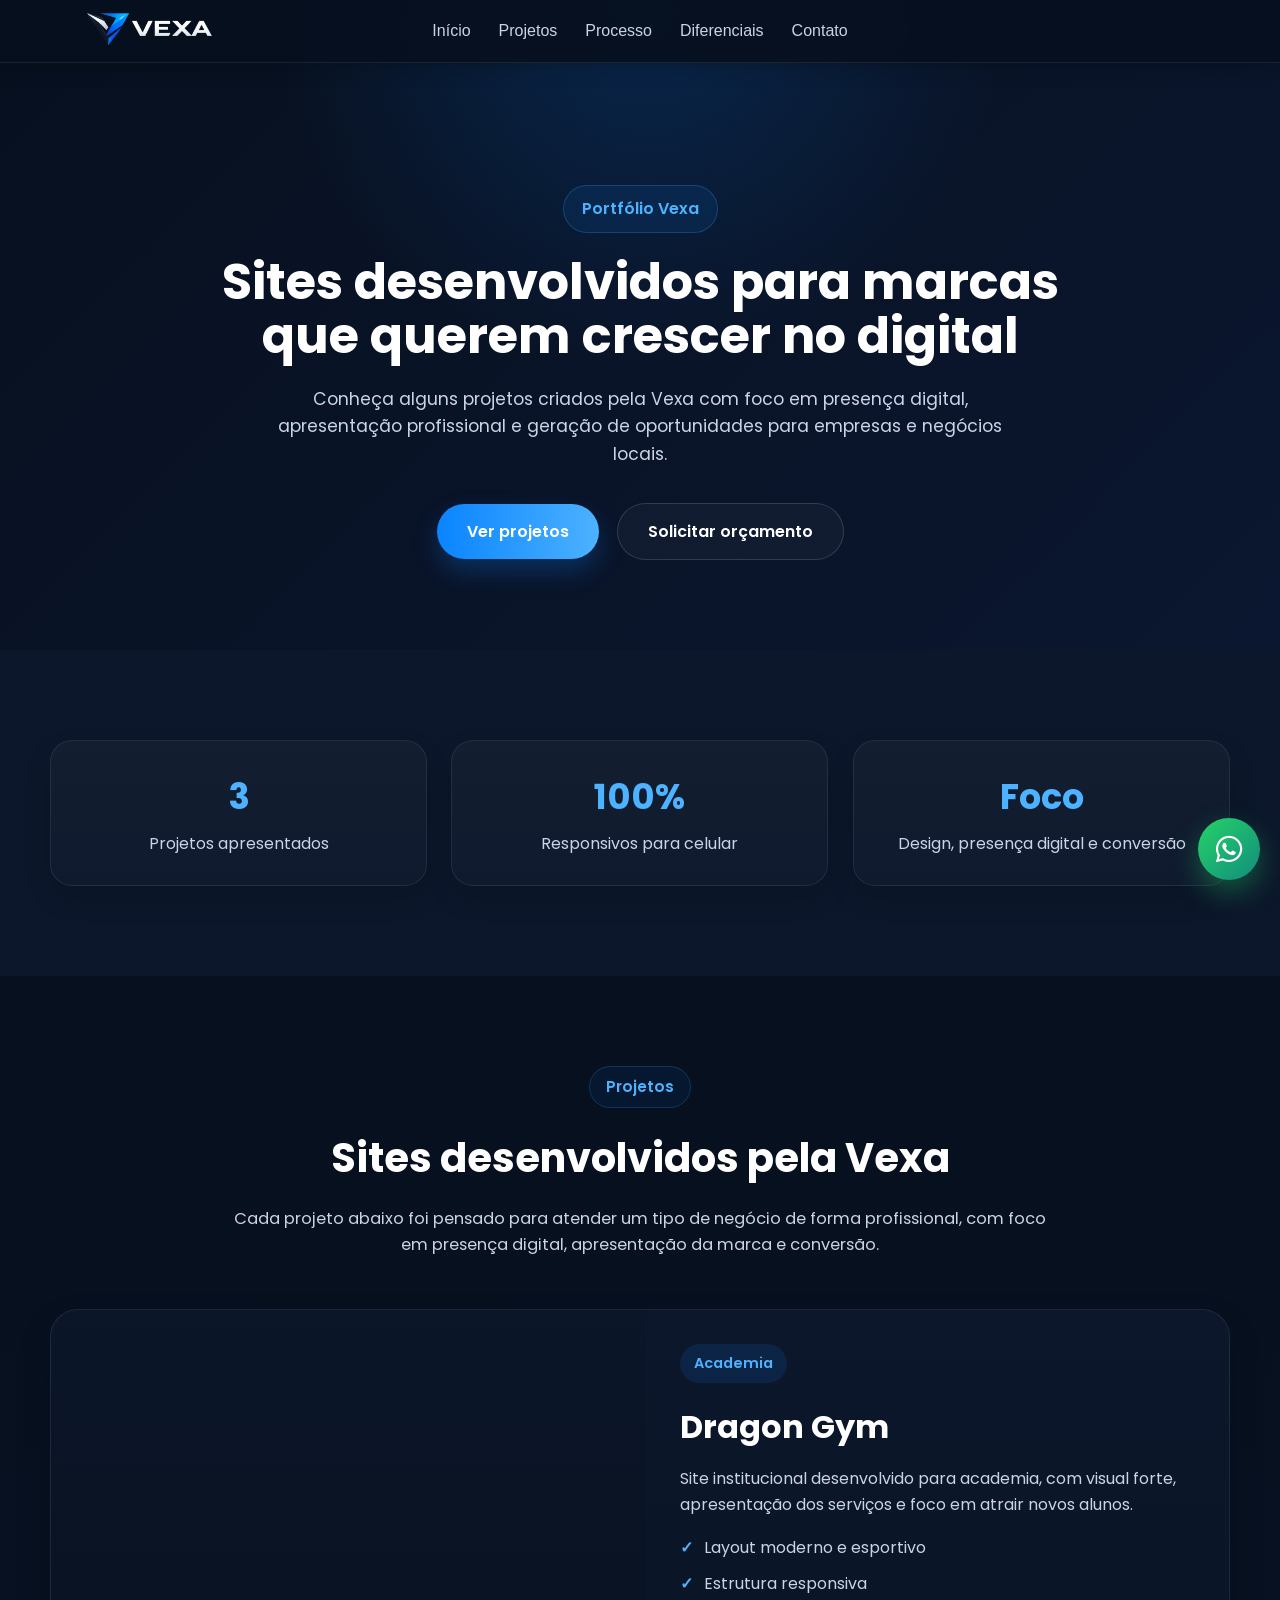
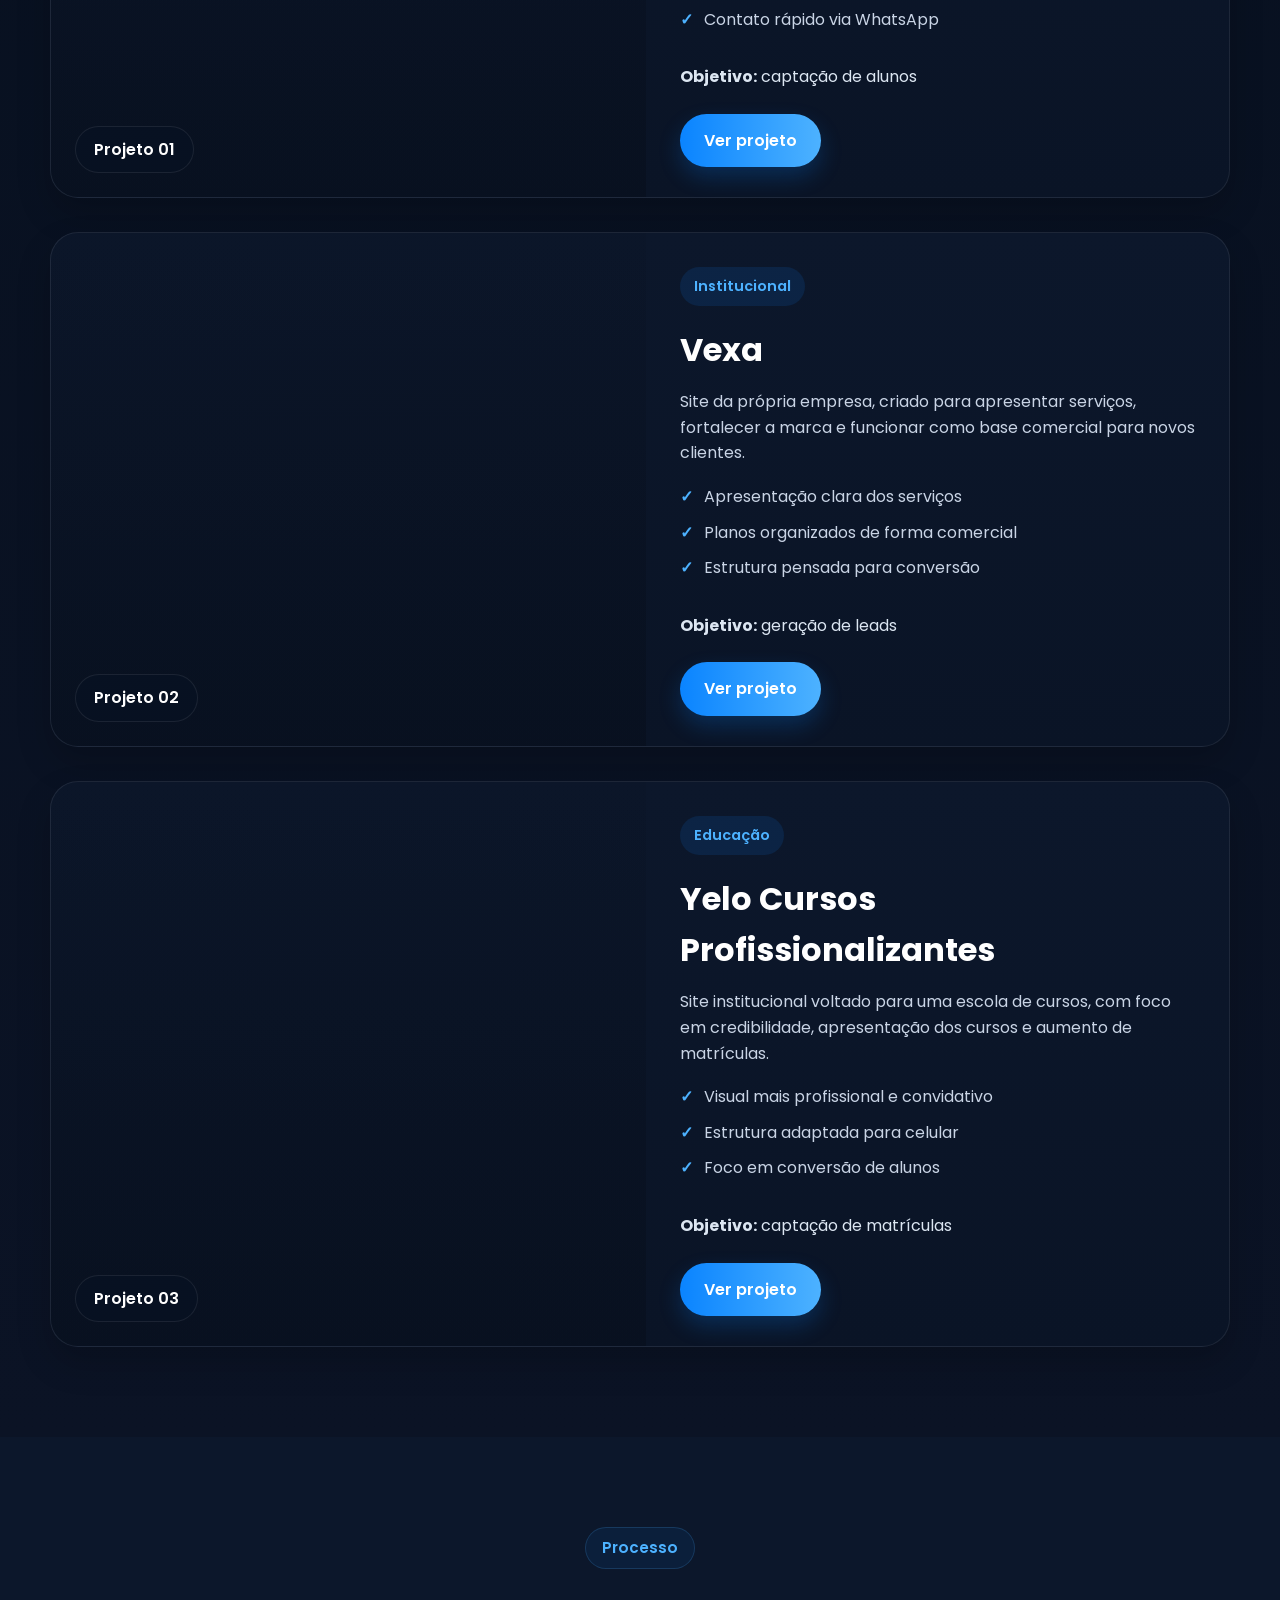
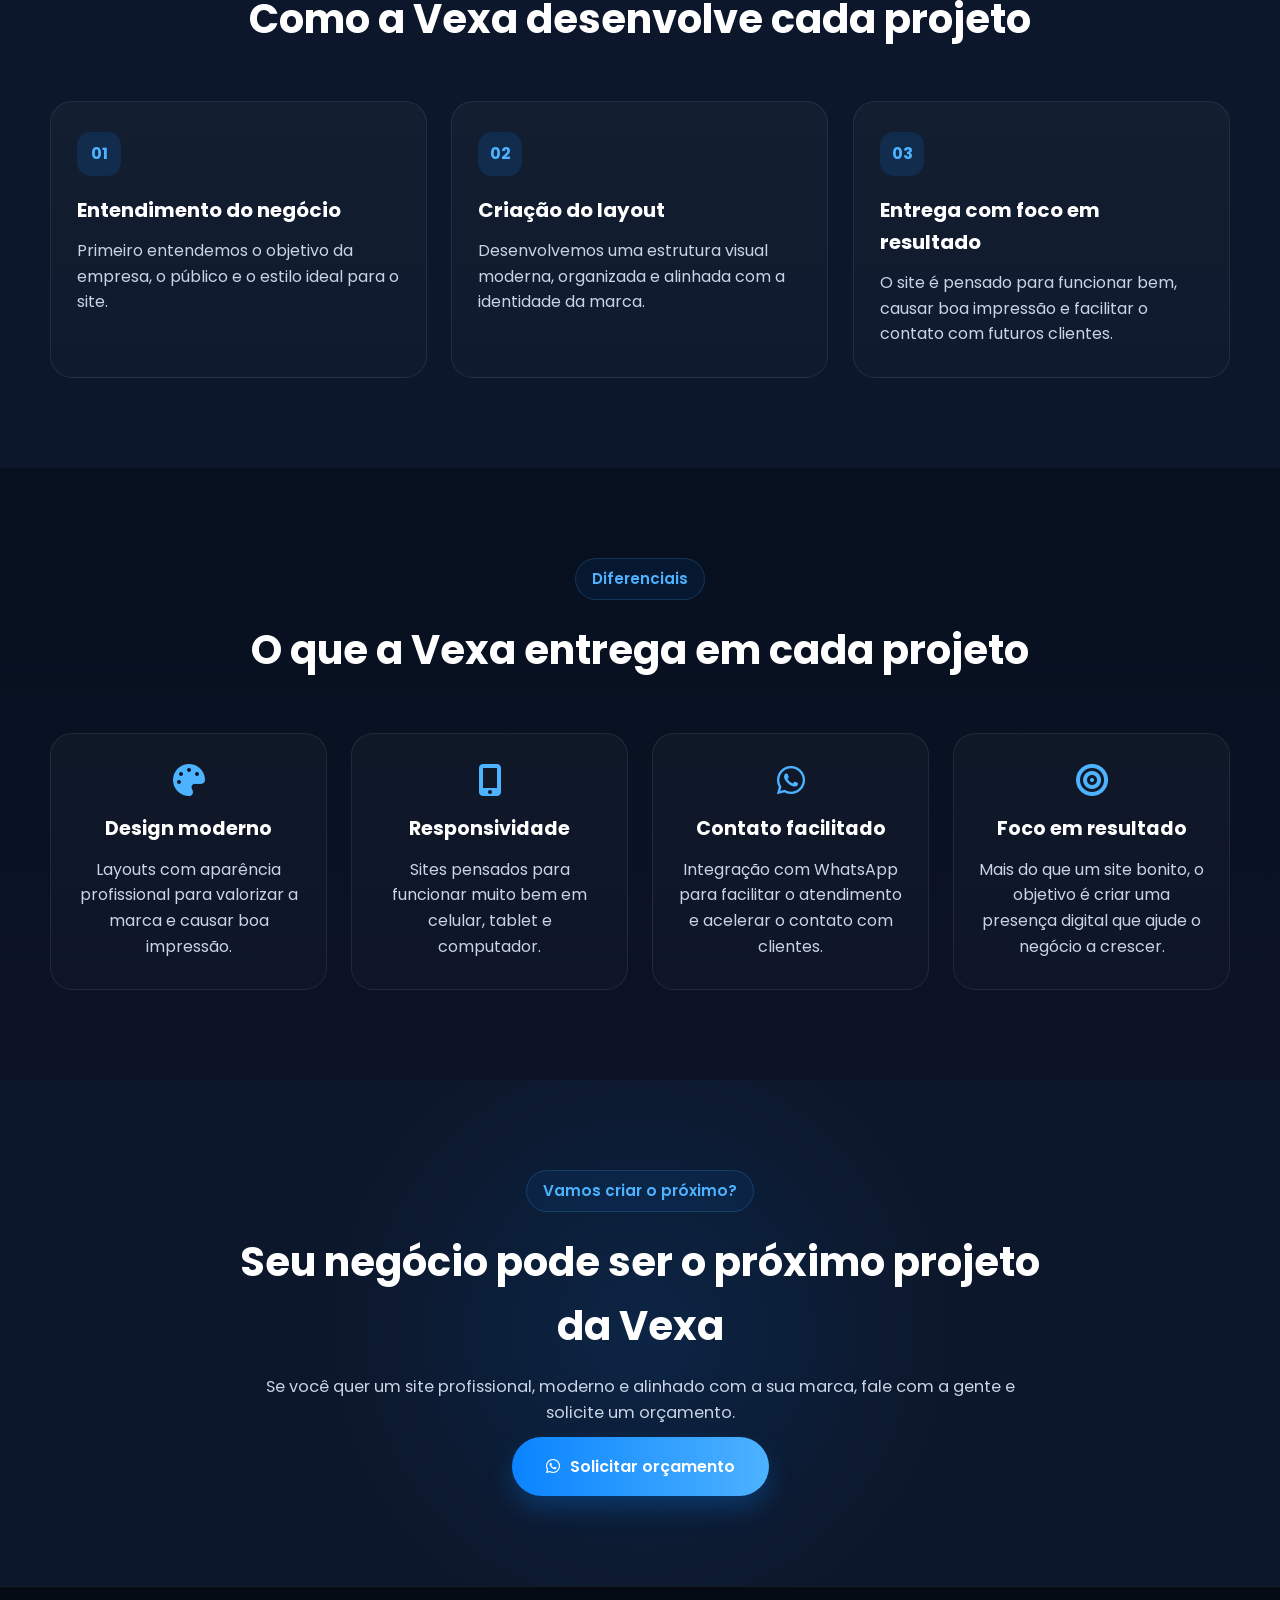
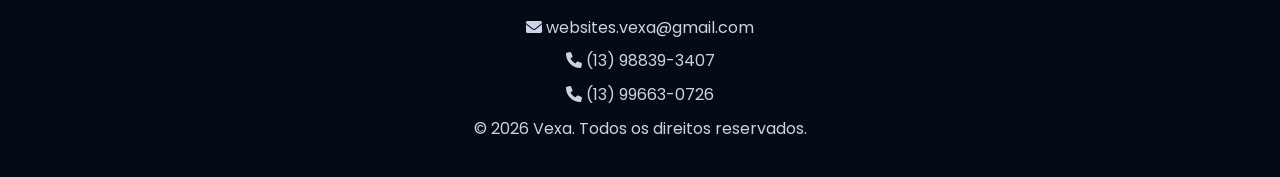
==== commit 6248d349: "ajustes no header e menu responsivo" ====
--- a/portfolio.html
+++ b/portfolio.html
@@ -27,12 +27,6 @@
           <img src="img/logo.png" alt="Logo Vexa" />
         </a>
 
-        <div class="menu-toggle" id="menu-toggle" aria-label="Abrir menu">
-          <span></span>
-          <span></span>
-          <span></span>
-        </div>
-
         <nav id="menu">
           <ul>
             <li><a href="index.html">Início</a></li>
@@ -43,13 +37,11 @@
           </ul>
         </nav>
 
-        <a
-          href="https://wa.me/5513988393407?text=Olá,%20quero%20ver%20mais%20sobre%20os%20sites%20da%20Vexa!"
-          class="btn-whatsapp"
-          target="_blank"
-        >
-          <i class="fab fa-whatsapp"></i> Fale Conosco
-        </a>
+        <div class="menu-toggle" id="menu-toggle" aria-label="Abrir menu">
+          <span></span>
+          <span></span>
+          <span></span>
+        </div>
       </div>
     </header>
 
@@ -102,14 +94,13 @@
           <span class="section-label">Projetos</span>
           <h2>Sites desenvolvidos pela Vexa</h2>
           <p>
-            Mesmo com poucos projetos no início, o importante é mostrar
-            qualidade, estratégia e potencial. Cada site abaixo foi pensado para
-            atender um tipo de negócio de forma profissional.
+            Cada projeto abaixo foi pensado para atender um tipo de negócio de
+            forma profissional, com foco em presença digital, apresentação da
+            marca e conversão.
           </p>
         </div>
 
         <div class="projetos-grid">
-          <!-- Projeto 1 -->
           <article class="projeto-card fade-in">
             <div class="projeto-thumb thumb-academia">
               <div class="thumb-overlay">Projeto 01</div>
@@ -137,7 +128,6 @@
             </div>
           </article>
 
-          <!-- Projeto 2 -->
           <article class="projeto-card fade-in">
             <div class="projeto-thumb thumb-vexa">
               <div class="thumb-overlay">Projeto 02</div>
@@ -166,7 +156,6 @@
             </div>
           </article>
 
-          <!-- Projeto 3 -->
           <article class="projeto-card fade-in">
             <div class="projeto-thumb thumb-yelo">
               <div class="thumb-overlay">Projeto 03</div>
@@ -315,6 +304,16 @@
       </div>
     </footer>
 
+    <!-- WhatsApp flutuante -->
+    <a
+      href="https://wa.me/5513988393407?text=Olá,%20quero%20um%20site%20profissional%20com%20a%20Vexa!"
+      class="whatsapp-float"
+      target="_blank"
+      aria-label="Falar no WhatsApp"
+    >
+      <i class="fab fa-whatsapp"></i>
+    </a>
+
     <script src="js/portfolio.js"></script>
   </body>
 </html>
--- a/css/portfolio.css
+++ b/css/portfolio.css
@@ -57,34 +57,41 @@
 
 header .container {
     display: flex;
-    justify-content: space-between;
-    align-items: center;
-    gap: 20px;
+    align-items: center;
+    justify-content: center;
+    position: relative;
 }
 
 .logo {
-    display: flex;
-    align-items: center;
-    text-decoration: none;
-    flex-shrink: 0;
+  display: flex;
+  align-items: center;
+  flex-shrink: 0;
+  position: absolute;
+  left: 20px;
+  text-decoration: none;
 }
 
 .logo img {
-    height: 78px;
+  height: 140px;
+  margin-right: 12px;
 }
 
 nav {
     display: flex;
     align-items: center;
+    justify-content: center;
 }
 
 nav ul {
     display: flex;
+    justify-content: center;
+    align-items: center;
     list-style: none;
+    gap: 28px;
 }
 
 nav ul li {
-    margin-left: 28px;
+    margin-left: 0;
 }
 
 nav ul li a {
@@ -98,27 +105,29 @@
     color: var(--primary-light);
 }
 
-.btn-whatsapp {
-    background-color: var(--whatsapp);
+/* WhatsApp flutuante */
+.whatsapp-float {
+    position: fixed;
+    right: 20px;
+    bottom: 20px;
+    width: 62px;
+    height: 62px;
+    border-radius: 50%;
+    background: linear-gradient(135deg, #25d366, #128c7e);
     color: #fff;
-    padding: 11px 20px;
-    border-radius: 999px;
+    display: flex;
+    align-items: center;
+    justify-content: center;
     text-decoration: none;
-    font-weight: 600;
-    display: inline-flex;
-    align-items: center;
-    transition: 0.3s;
-    box-shadow: 0 8px 18px rgba(37, 211, 102, 0.2);
-    flex-shrink: 0;
-}
-
-.btn-whatsapp:hover {
-    background-color: var(--whatsapp-hover);
-    transform: translateY(-2px);
-}
-
-.btn-whatsapp i {
-    margin-right: 8px;
+    font-size: 1.9rem;
+    box-shadow: 0 12px 28px rgba(37, 211, 102, 0.35);
+    z-index: 1200;
+    transition: transform 0.3s ease, box-shadow 0.3s ease;
+}
+
+.whatsapp-float:hover {
+    transform: translateY(-4px) scale(1.05);
+    box-shadow: 0 16px 34px rgba(37, 211, 102, 0.45);
 }
 
 /* Menu mobile */
@@ -131,6 +140,8 @@
     cursor: pointer;
     z-index: 1101;
     flex-shrink: 0;
+    position: absolute;
+    right: 20px;
 }
 
 .menu-toggle span {
@@ -615,12 +626,17 @@
         text-align: left;
     }
 
+    .logo {
+        position: static;
+    }
+
     .logo img {
         height: 62px;
     }
 
     .menu-toggle {
         display: flex;
+        position: static;
     }
 
     nav {
@@ -648,6 +664,7 @@
         width: 100%;
         padding: 0;
         margin: 0;
+        gap: 0;
     }
 
     nav ul li {
@@ -662,15 +679,12 @@
         text-align: center;
     }
 
-    .btn-whatsapp {
-        position: fixed;
+    .whatsapp-float {
         right: 14px;
         bottom: 14px;
-        z-index: 999;
-        padding: 12px 16px;
-        font-size: 0.92rem;
-        border-radius: 999px;
-        box-shadow: 0 10px 24px rgba(37, 211, 102, 0.28);
+        width: 58px;
+        height: 58px;
+        font-size: 1.7rem;
     }
 
     .hero {
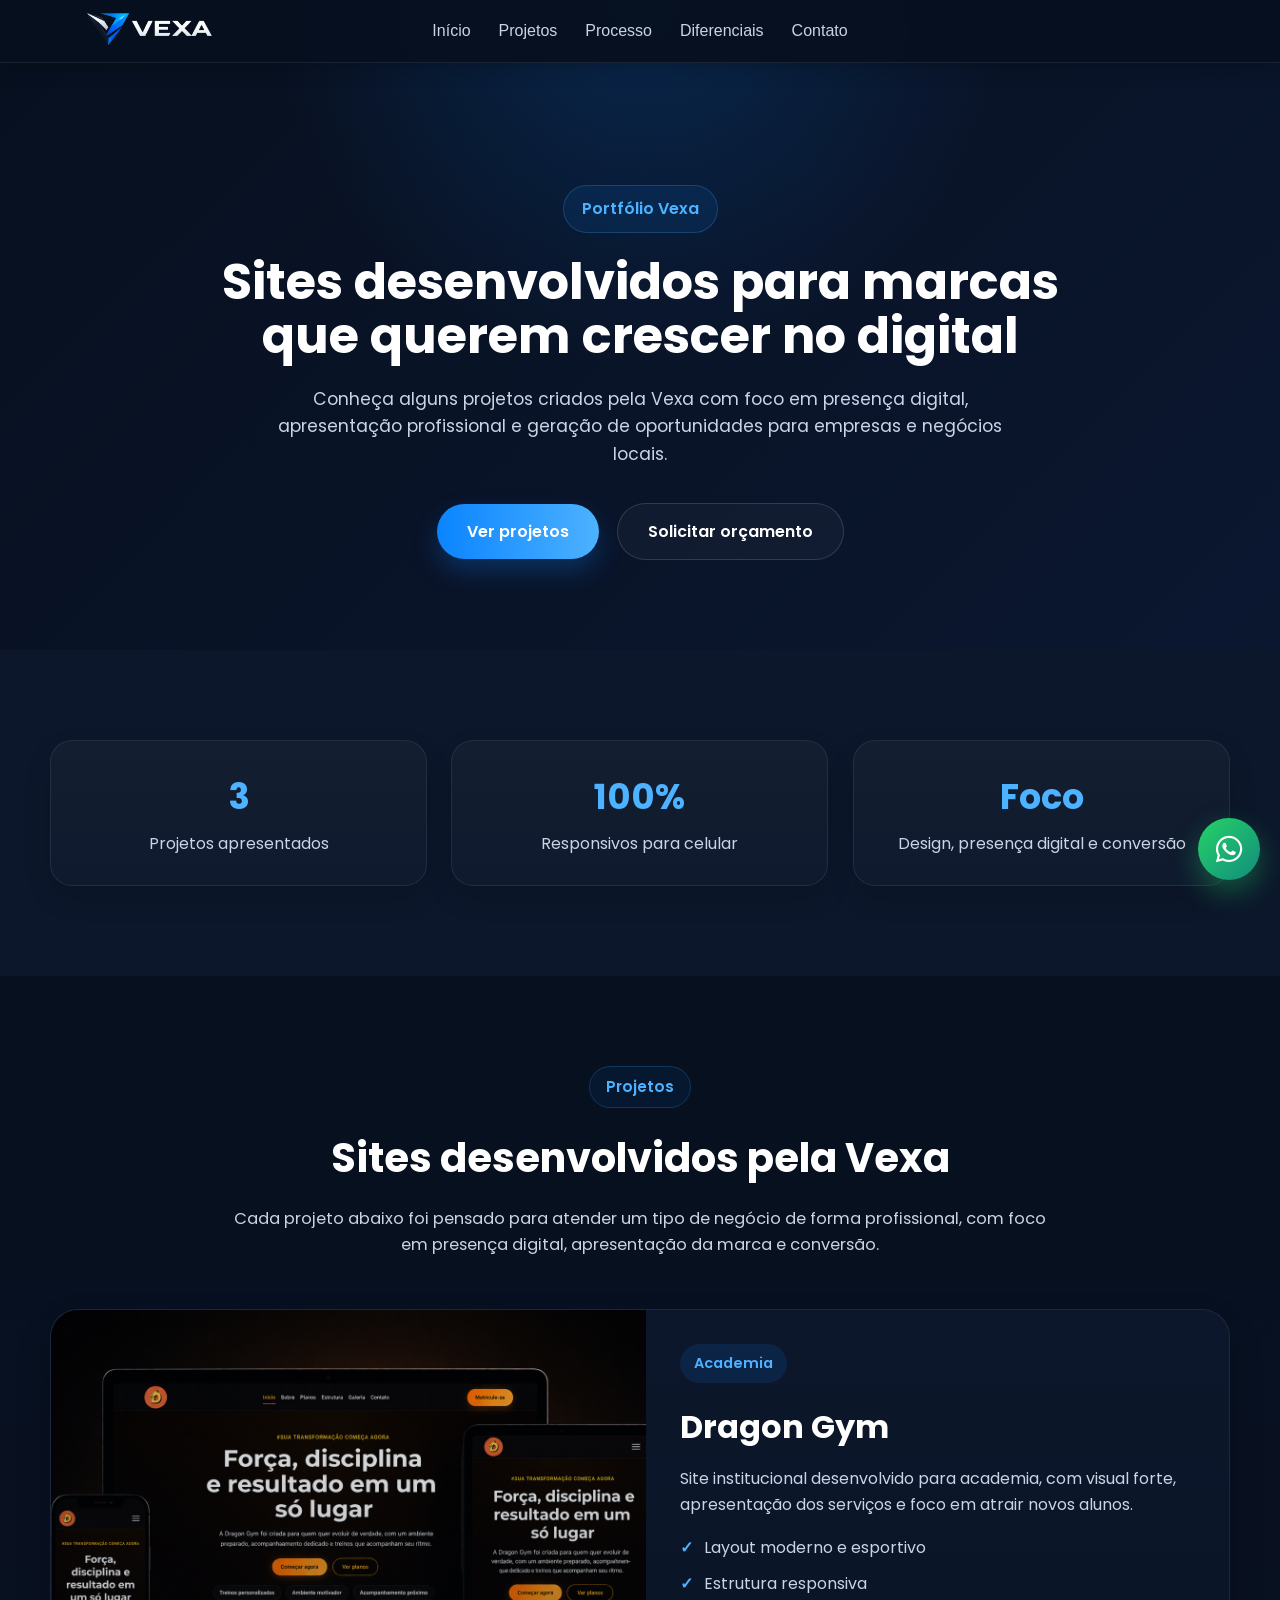
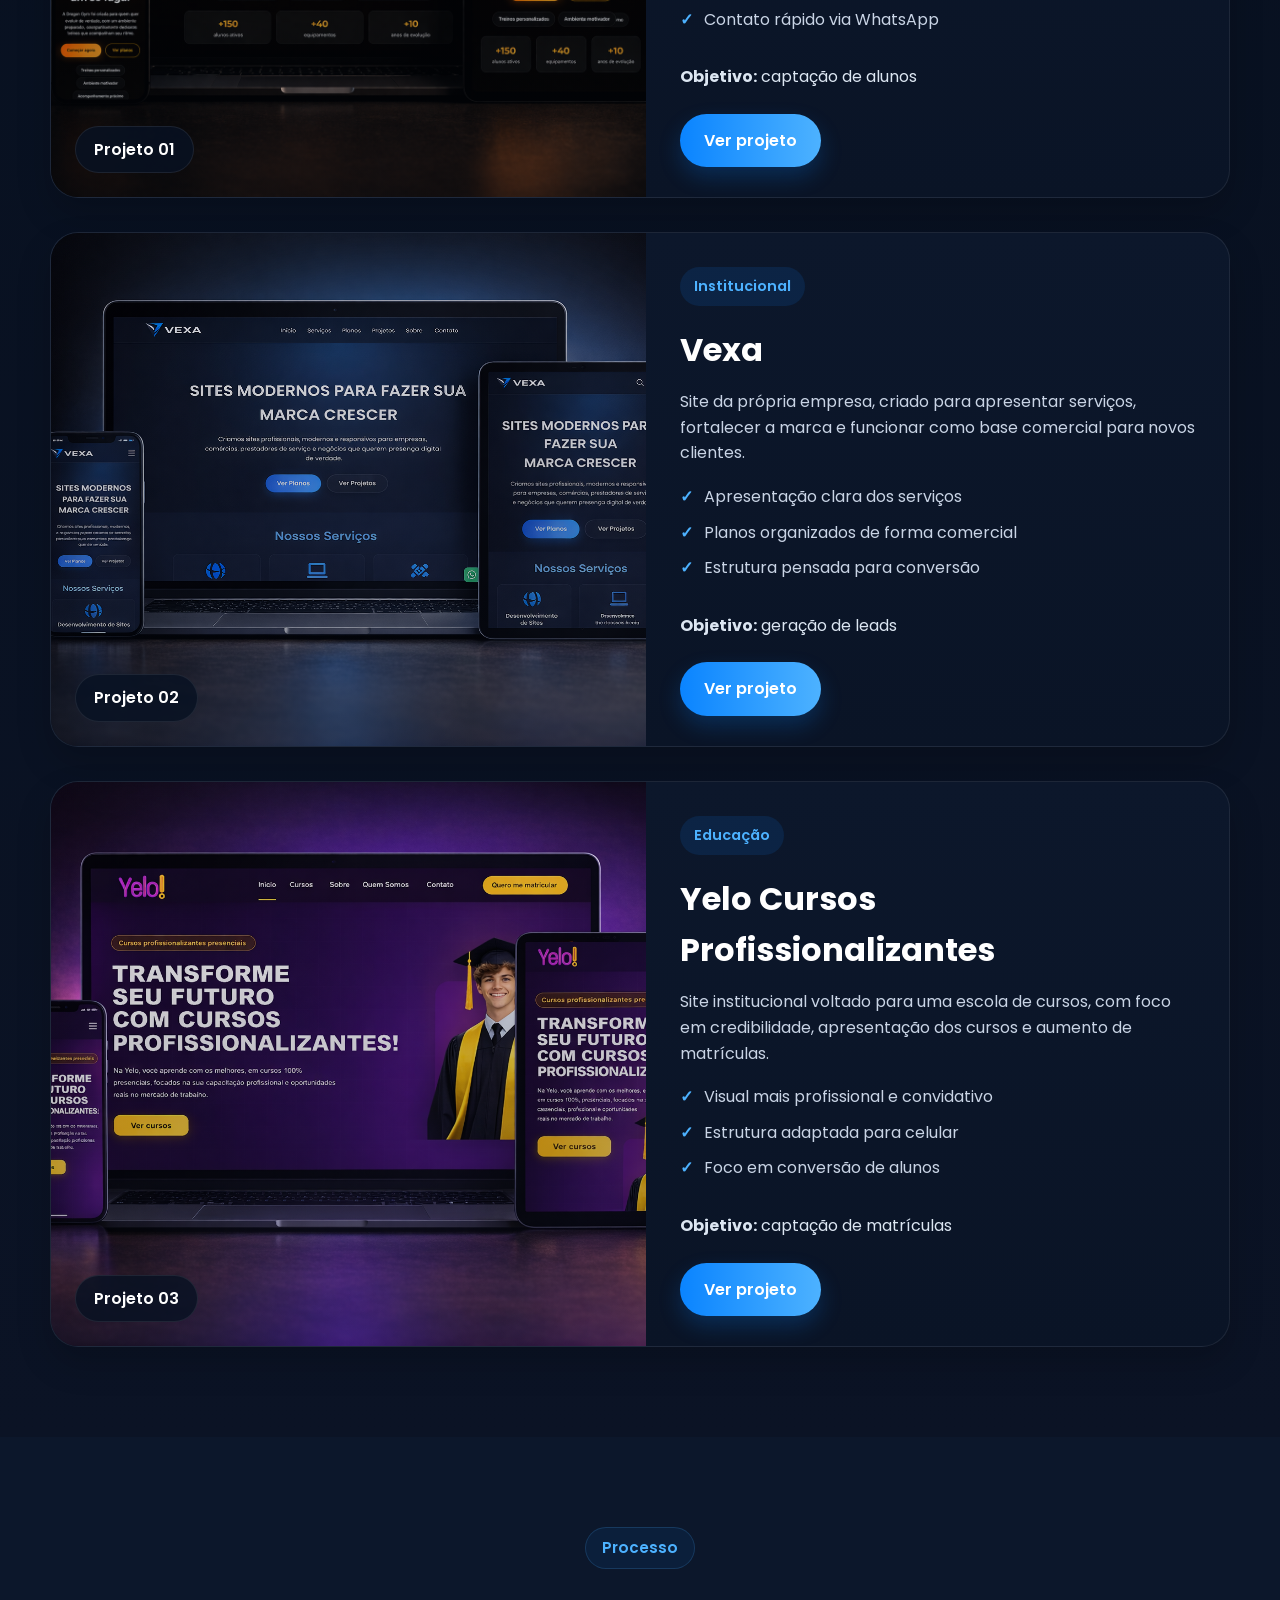
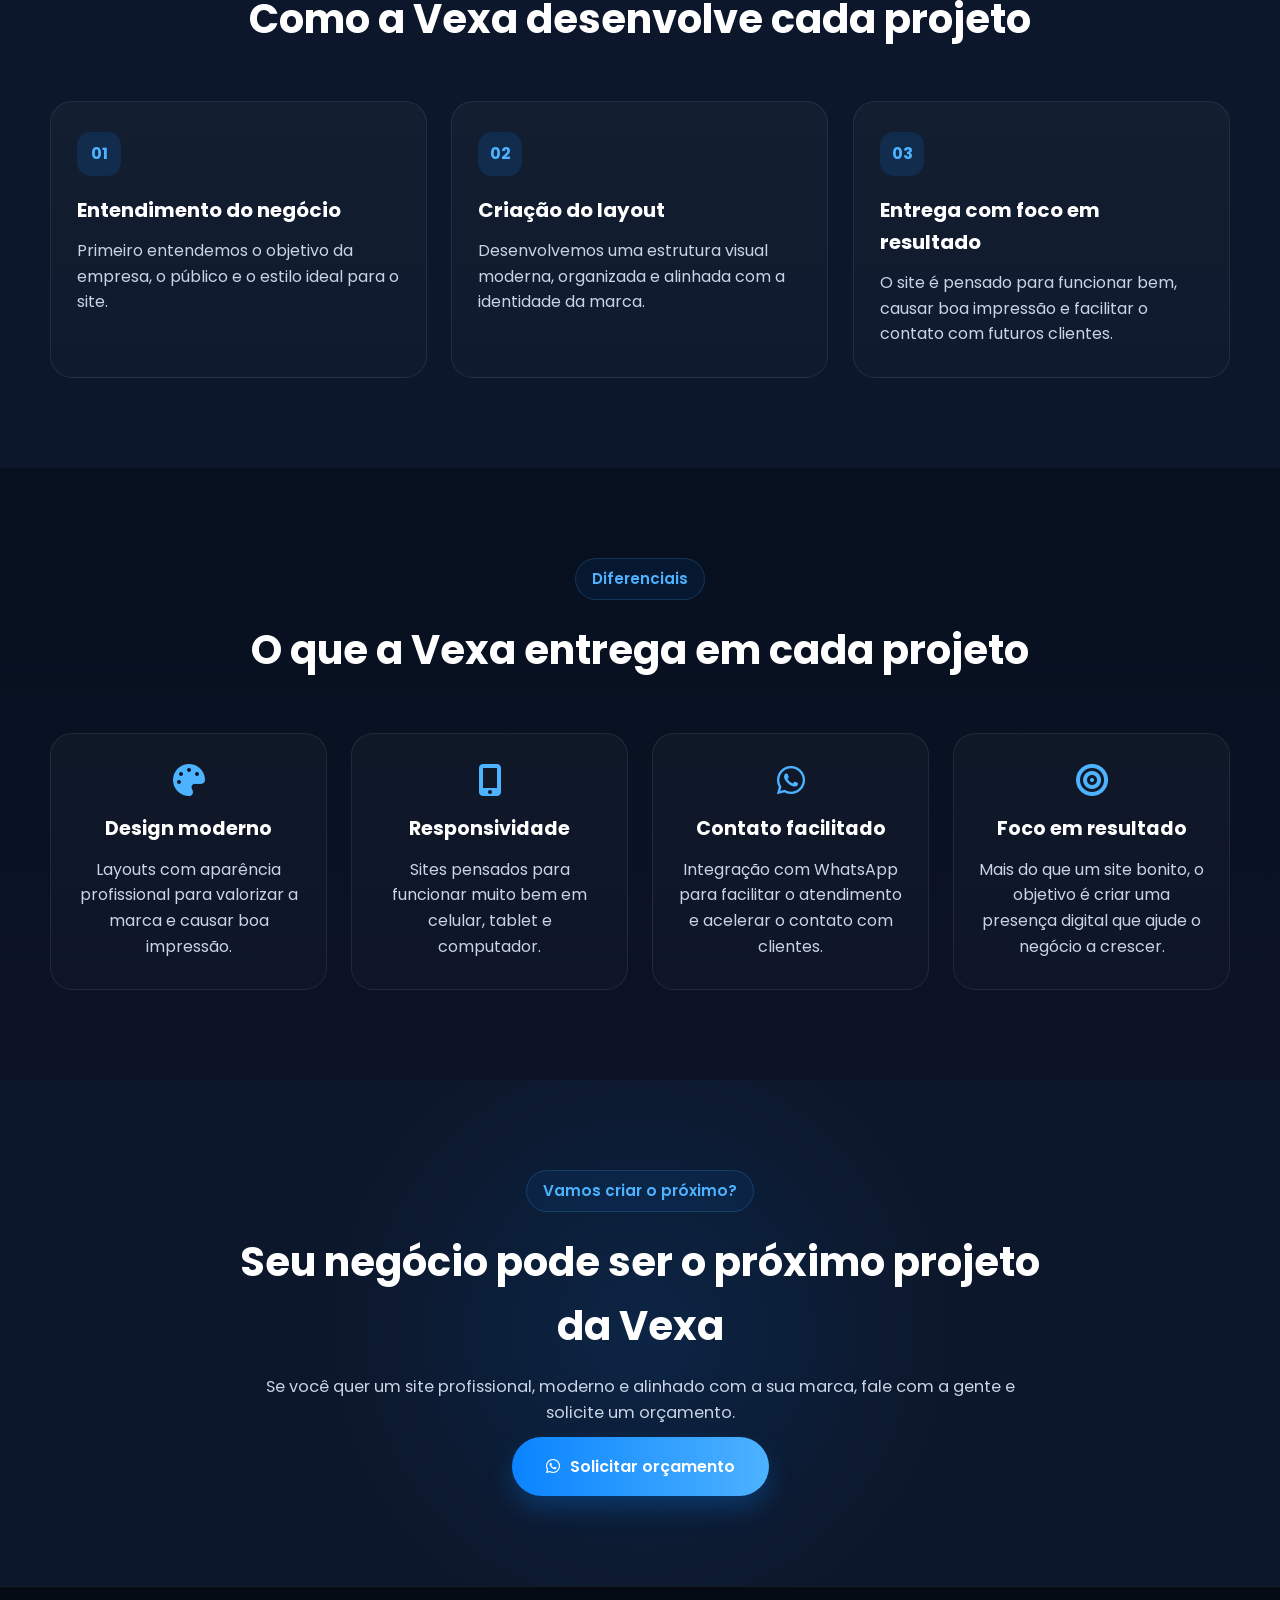
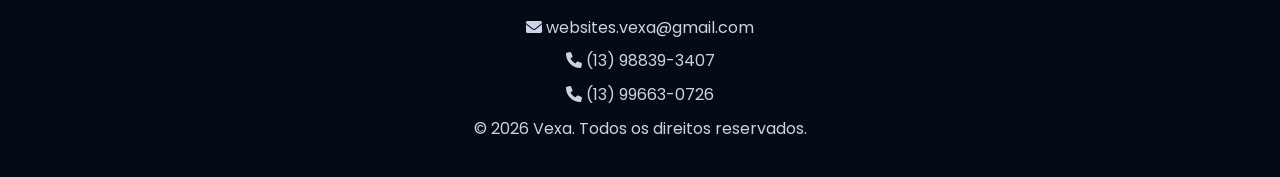
==== commit ee6e9afd: "sua mensagem" ====
--- a/portfolio.html
+++ b/portfolio.html
@@ -5,7 +5,7 @@
     <meta name="viewport" content="width=device-width, initial-scale=1.0" />
     <title>Portfólio | Vexa</title>
 
-    <link rel="icon" type="image/png" sizes="64x64" href="img/logo.png" />
+    <link rel="icon" type="image/png" href="img/favicon.png" />
     <link rel="stylesheet" href="css/portfolio.css" />
 
     <link rel="preconnect" href="https://fonts.googleapis.com" />
@@ -124,7 +124,7 @@
                 <span><strong>Objetivo:</strong> captação de alunos</span>
               </div>
 
-              <a href="#" class="btn-projeto" target="_blank">Ver projeto</a>
+              <a href="https://matheus-chiecco.github.io/dragon-gym/" class="btn-projeto" target="_blank">Ver projeto</a>
             </div>
           </article>
 
@@ -152,7 +152,7 @@
                 <span><strong>Objetivo:</strong> geração de leads</span>
               </div>
 
-              <a href="index.html" class="btn-projeto">Ver projeto</a>
+              <a href="https://matheus-chiecco.github.io/vexa/" class="btn-projeto" target="_blank">Ver projeto</a>
             </div>
           </article>
 
--- a/css/portfolio.css
+++ b/css/portfolio.css
@@ -345,6 +345,11 @@
     background-size: cover;
     background-position: center;
     background-repeat: no-repeat;
+    transition: transform 0.4s ease;
+}
+
+.projeto-card:hover .projeto-thumb {
+    transform: scale(1.05);
 }
 
 .projeto-thumb::after {
@@ -611,7 +616,7 @@
 
 @media (max-width: 768px) {
     body {
-        padding-bottom: 90px;
+        padding-bottom: 0px;
     }
 
     header {
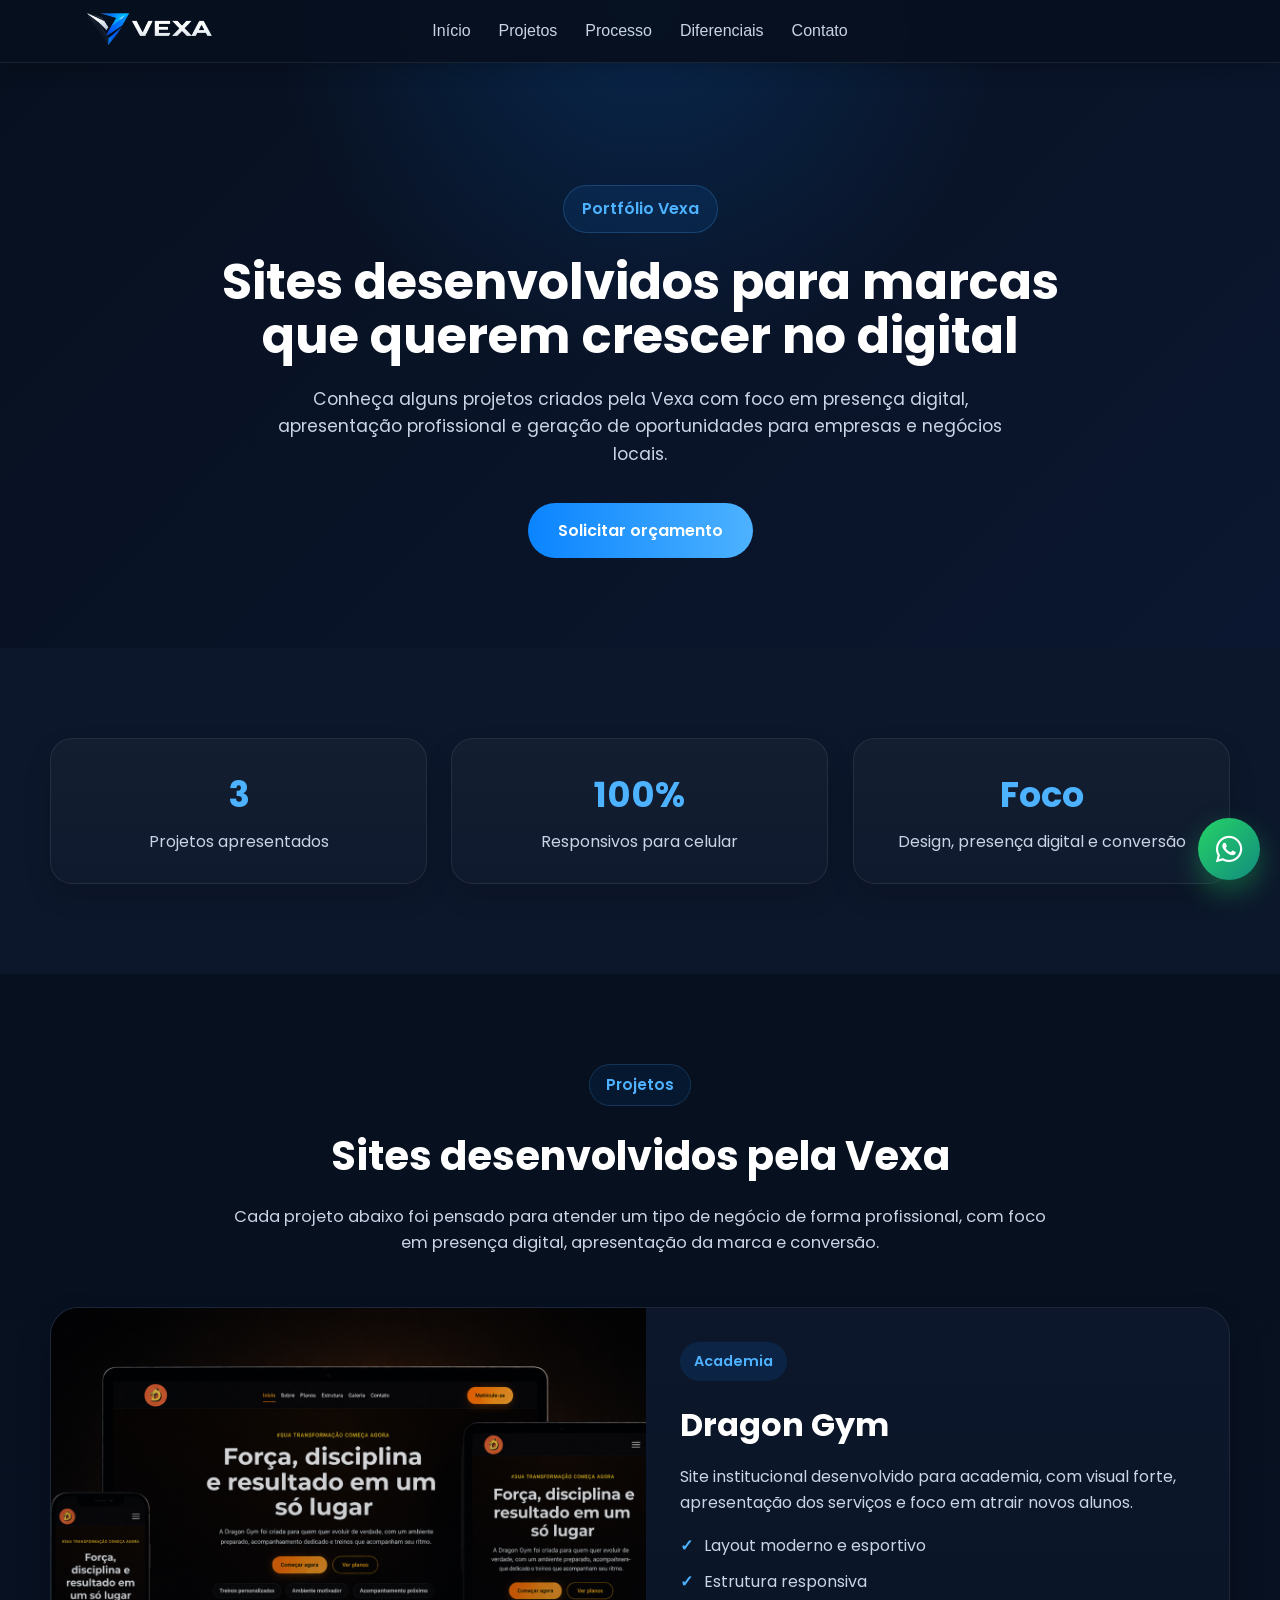
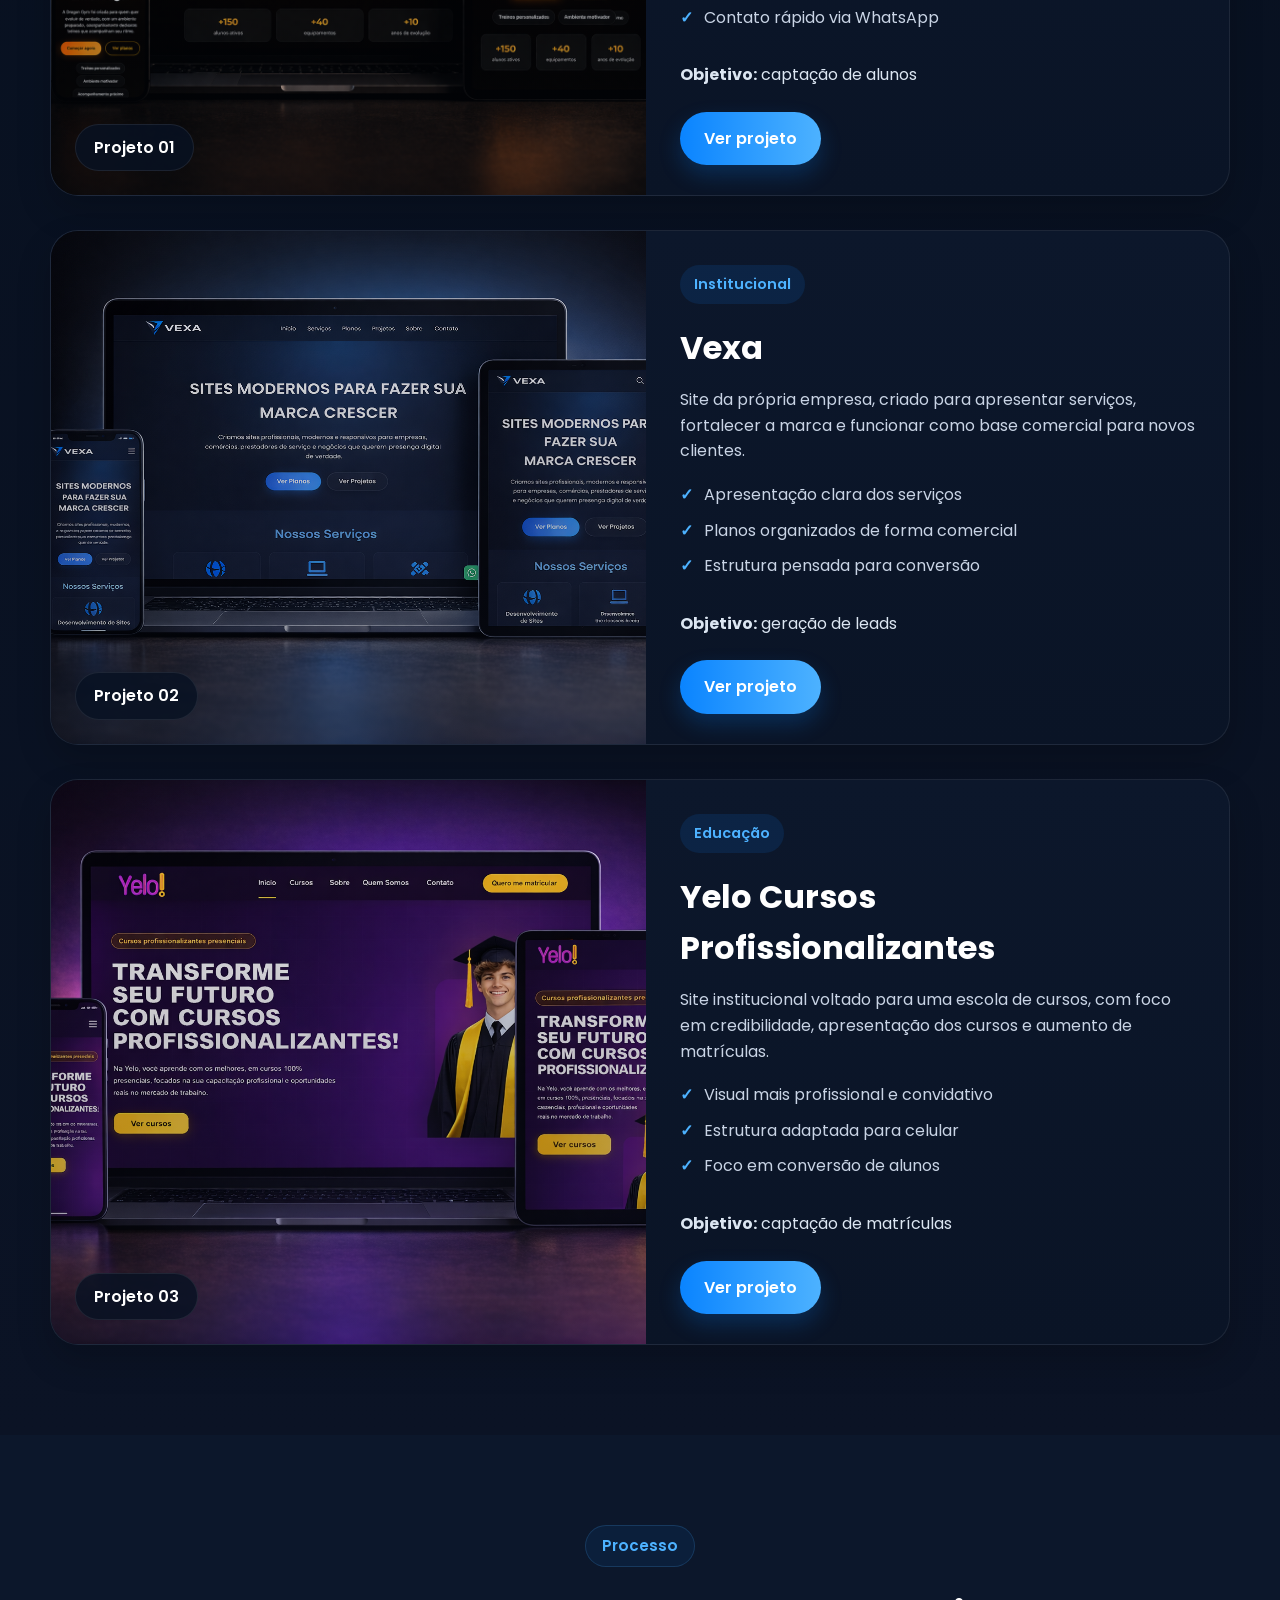
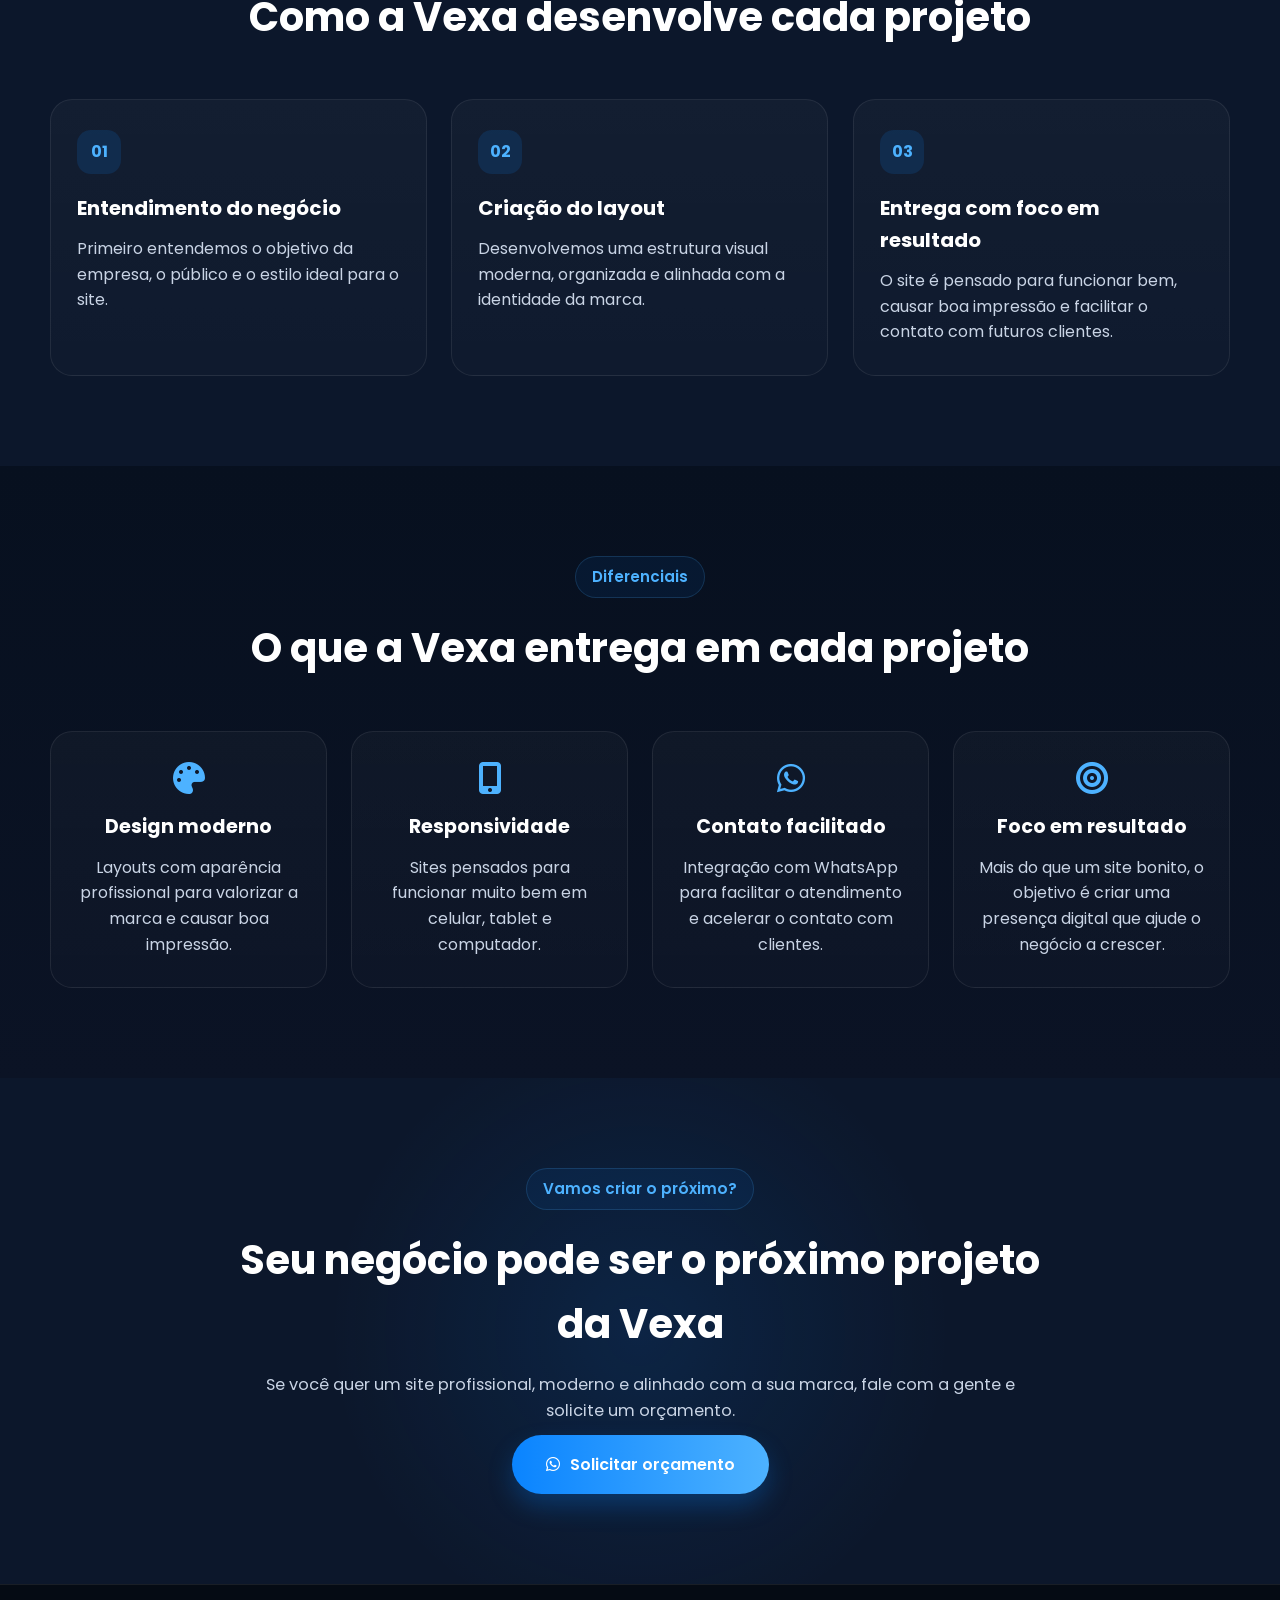
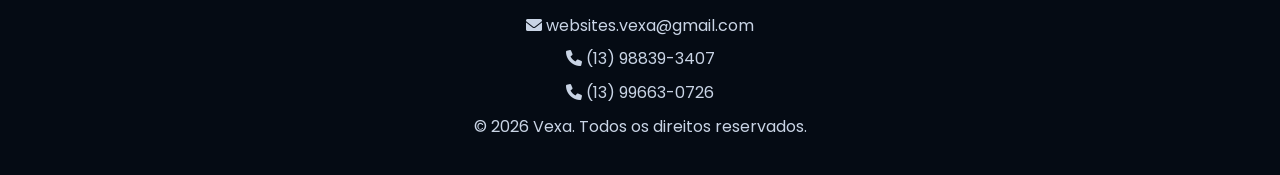
==== commit c021bb85: "Atualização do site" ====
--- a/portfolio.html
+++ b/portfolio.html
@@ -57,7 +57,6 @@
         </p>
 
         <div class="hero-buttons">
-          <a href="#projetos" class="btn-primary">Ver projetos</a>
           <a
             href="https://wa.me/5513988393407?text=Olá,%20quero%20um%20site%20para%20o%20meu%20negócio!"
             class="btn-secondary"
--- a/css/portfolio.css
+++ b/css/portfolio.css
@@ -241,14 +241,12 @@
 .btn-secondary {
     padding: 15px 30px;
     color: var(--text);
-    border: 1px solid rgba(255, 255, 255, 0.14);
-    background: rgba(255, 255, 255, 0.03);
+    background: linear-gradient(90deg, var(--primary) 0%, var(--primary-light) 100%);
 }
 
 .btn-secondary:hover {
     transform: translateY(-3px);
-    border-color: rgba(77, 178, 255, 0.35);
-    background: rgba(255, 255, 255, 0.06);
+    box-shadow: 0 16px 32px rgba(10, 132, 255, 0.35);
 }
 
 /* Seções */
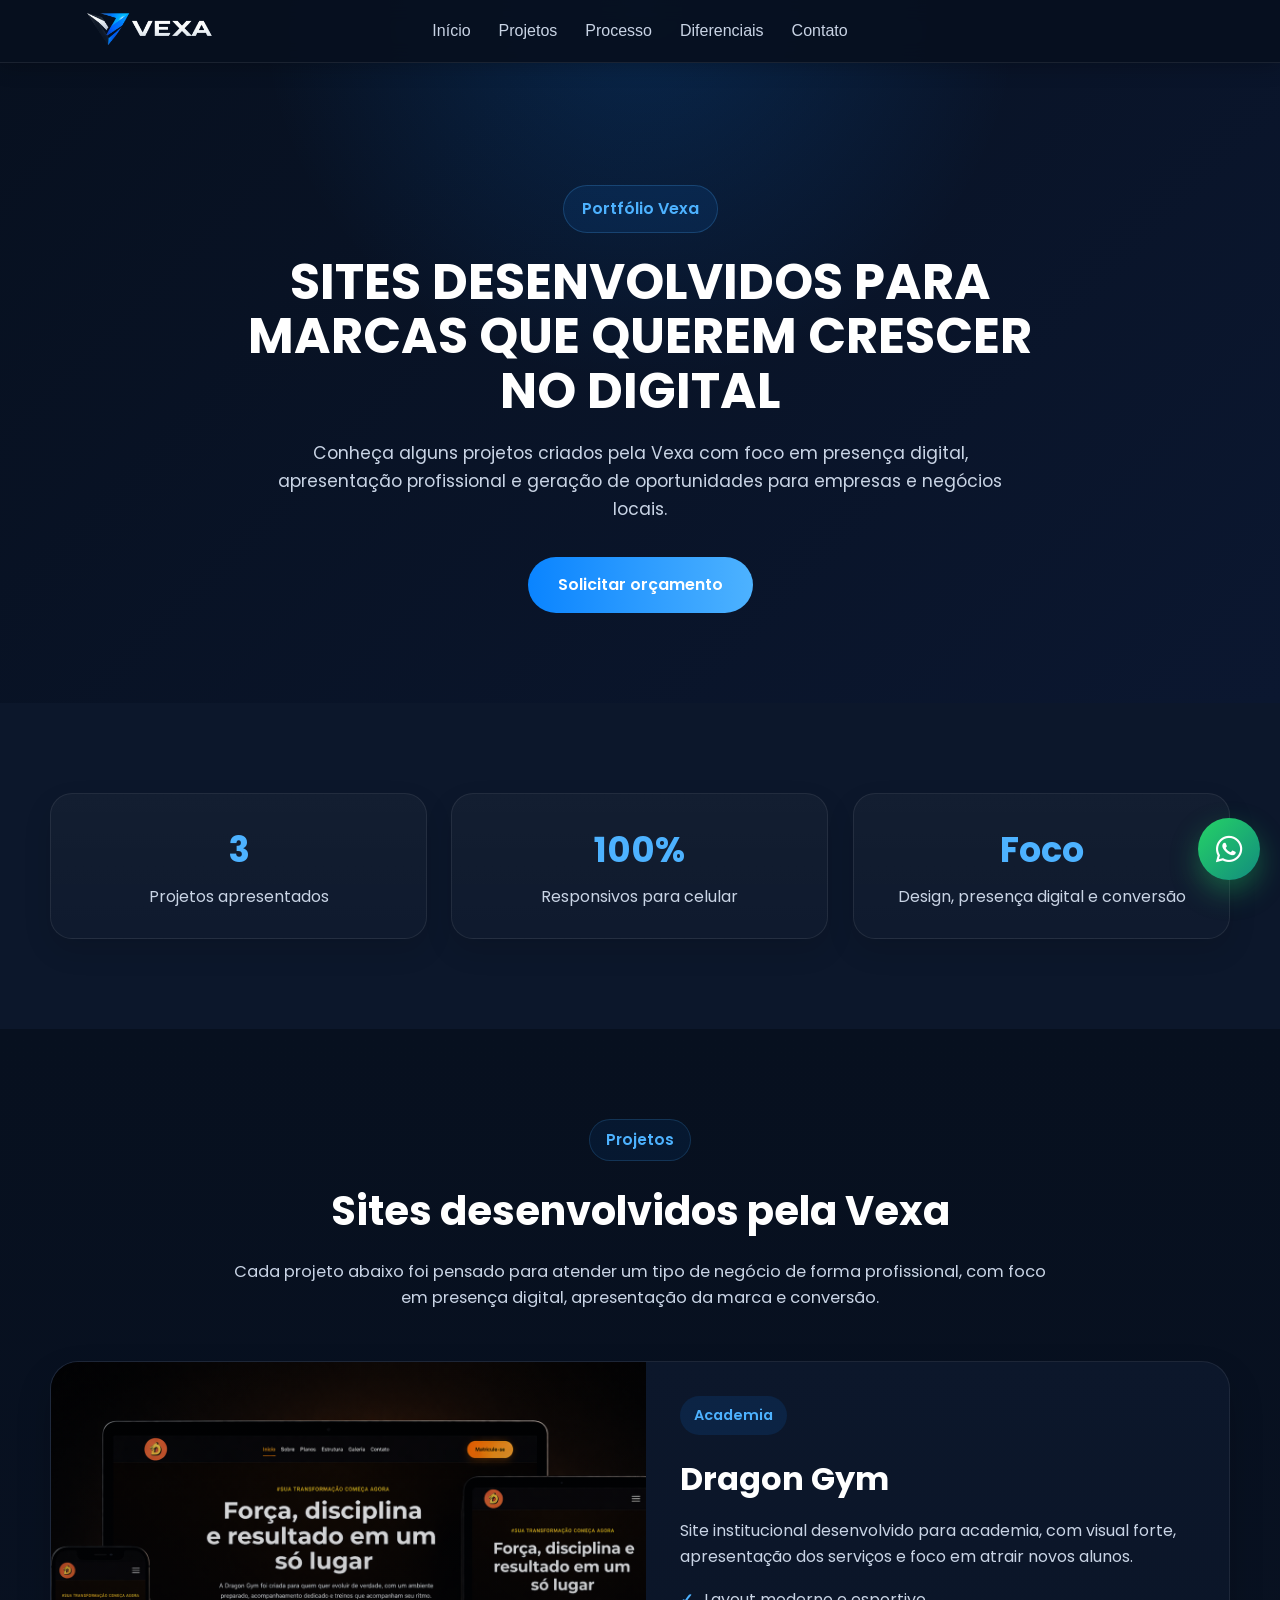
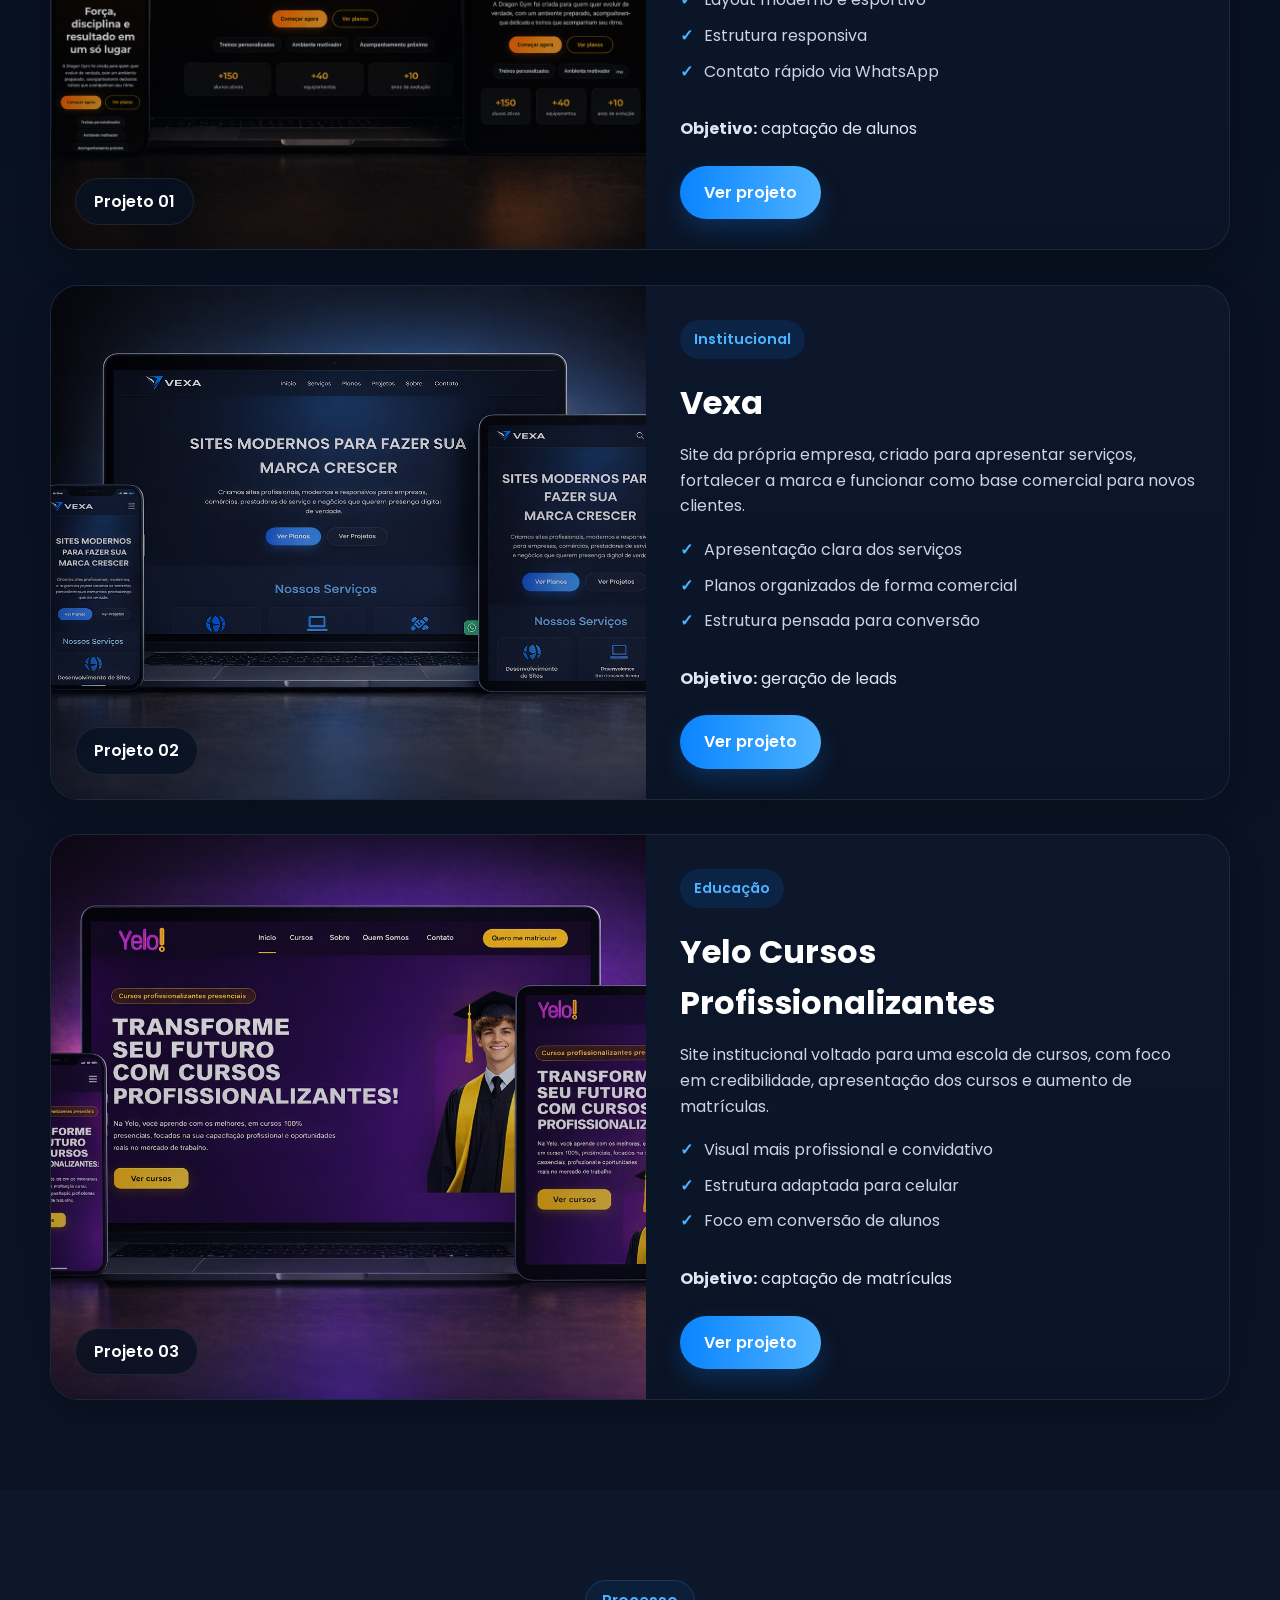
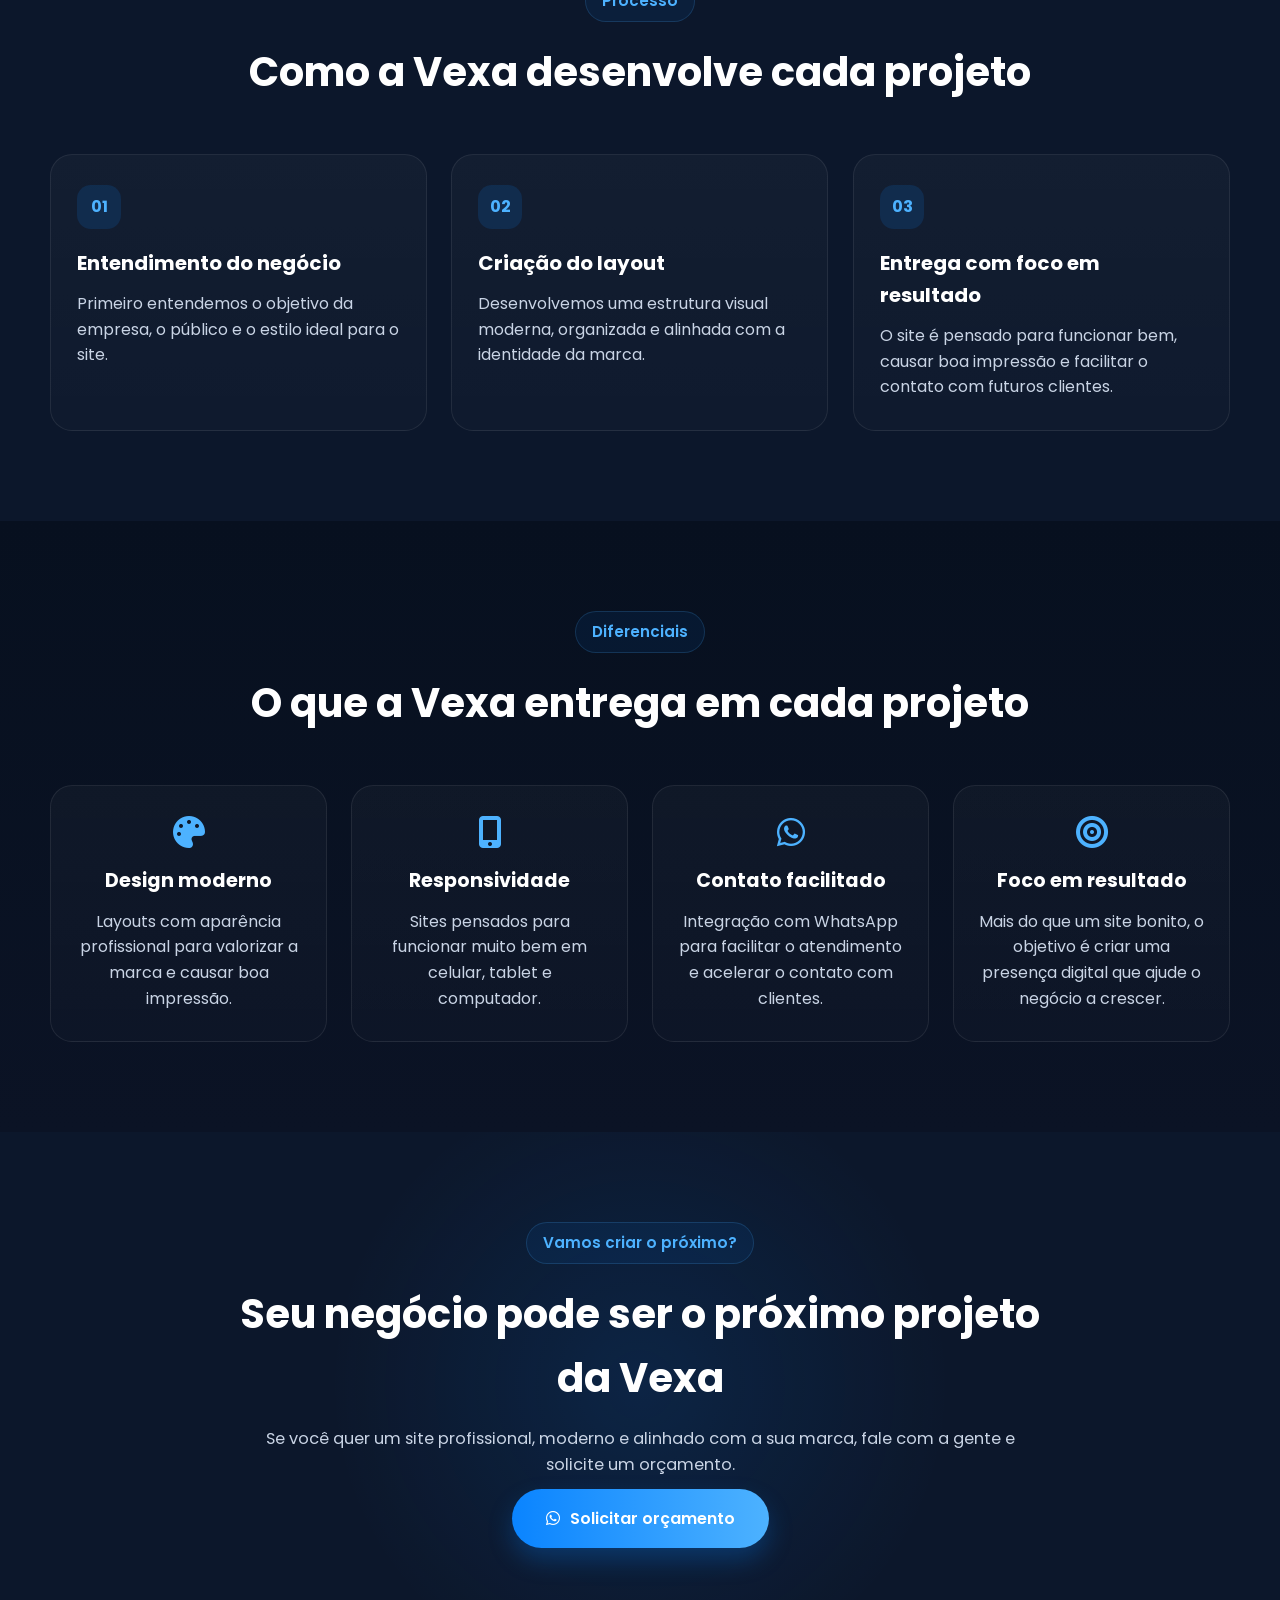
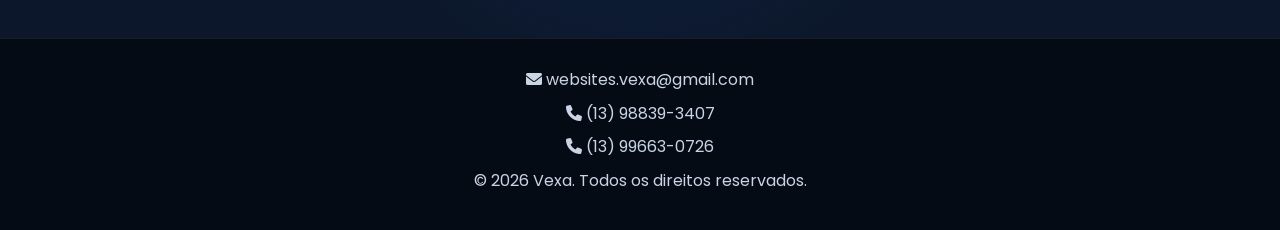
==== commit c7e5482f: "Atualização do site" ====
--- a/portfolio.html
+++ b/portfolio.html
@@ -49,7 +49,7 @@
     <section class="hero">
       <div class="container hero-content fade-in">
         <span class="hero-badge">Portfólio Vexa</span>
-        <h1>Sites desenvolvidos para marcas que querem crescer no digital</h1>
+        <h1>SITES DESENVOLVIDOS PARA MARCAS QUE QUEREM CRESCER NO DIGITAL</h1>
         <p>
           Conheça alguns projetos criados pela Vexa com foco em presença
           digital, apresentação profissional e geração de oportunidades para
